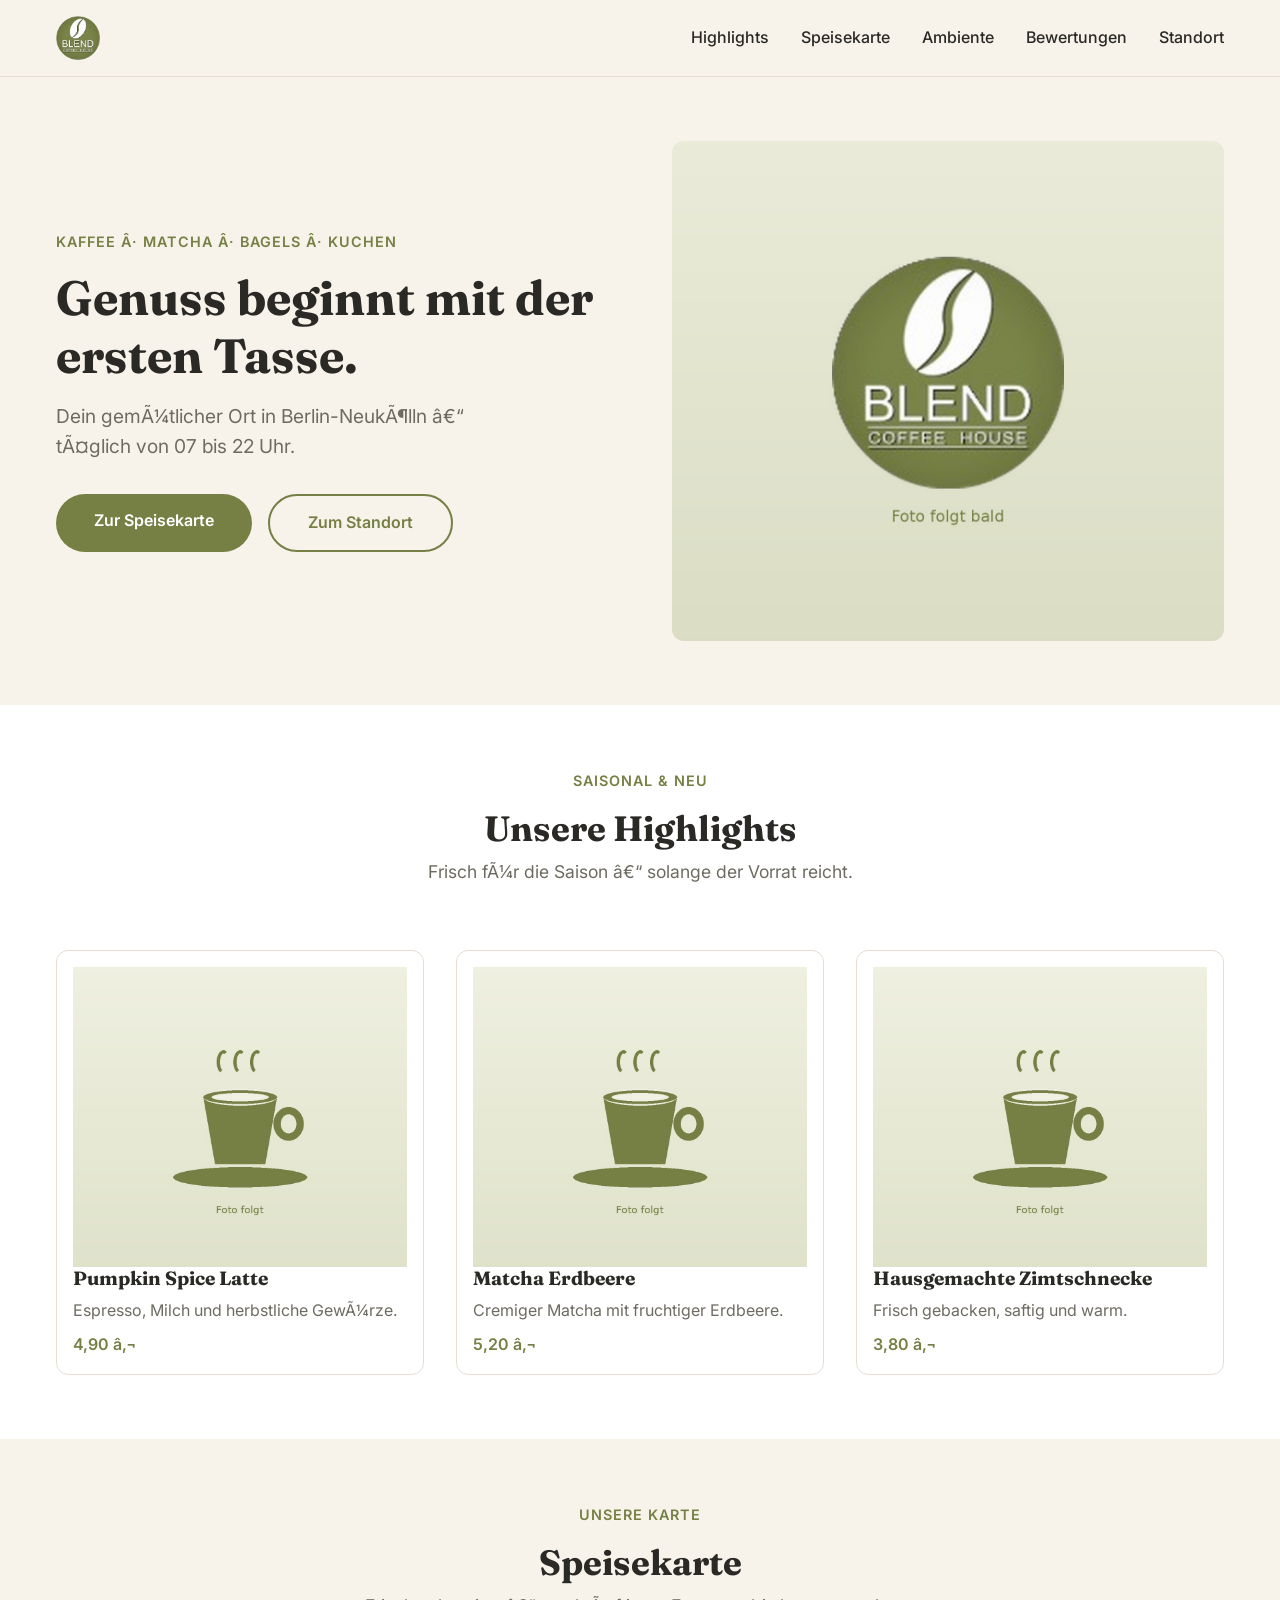
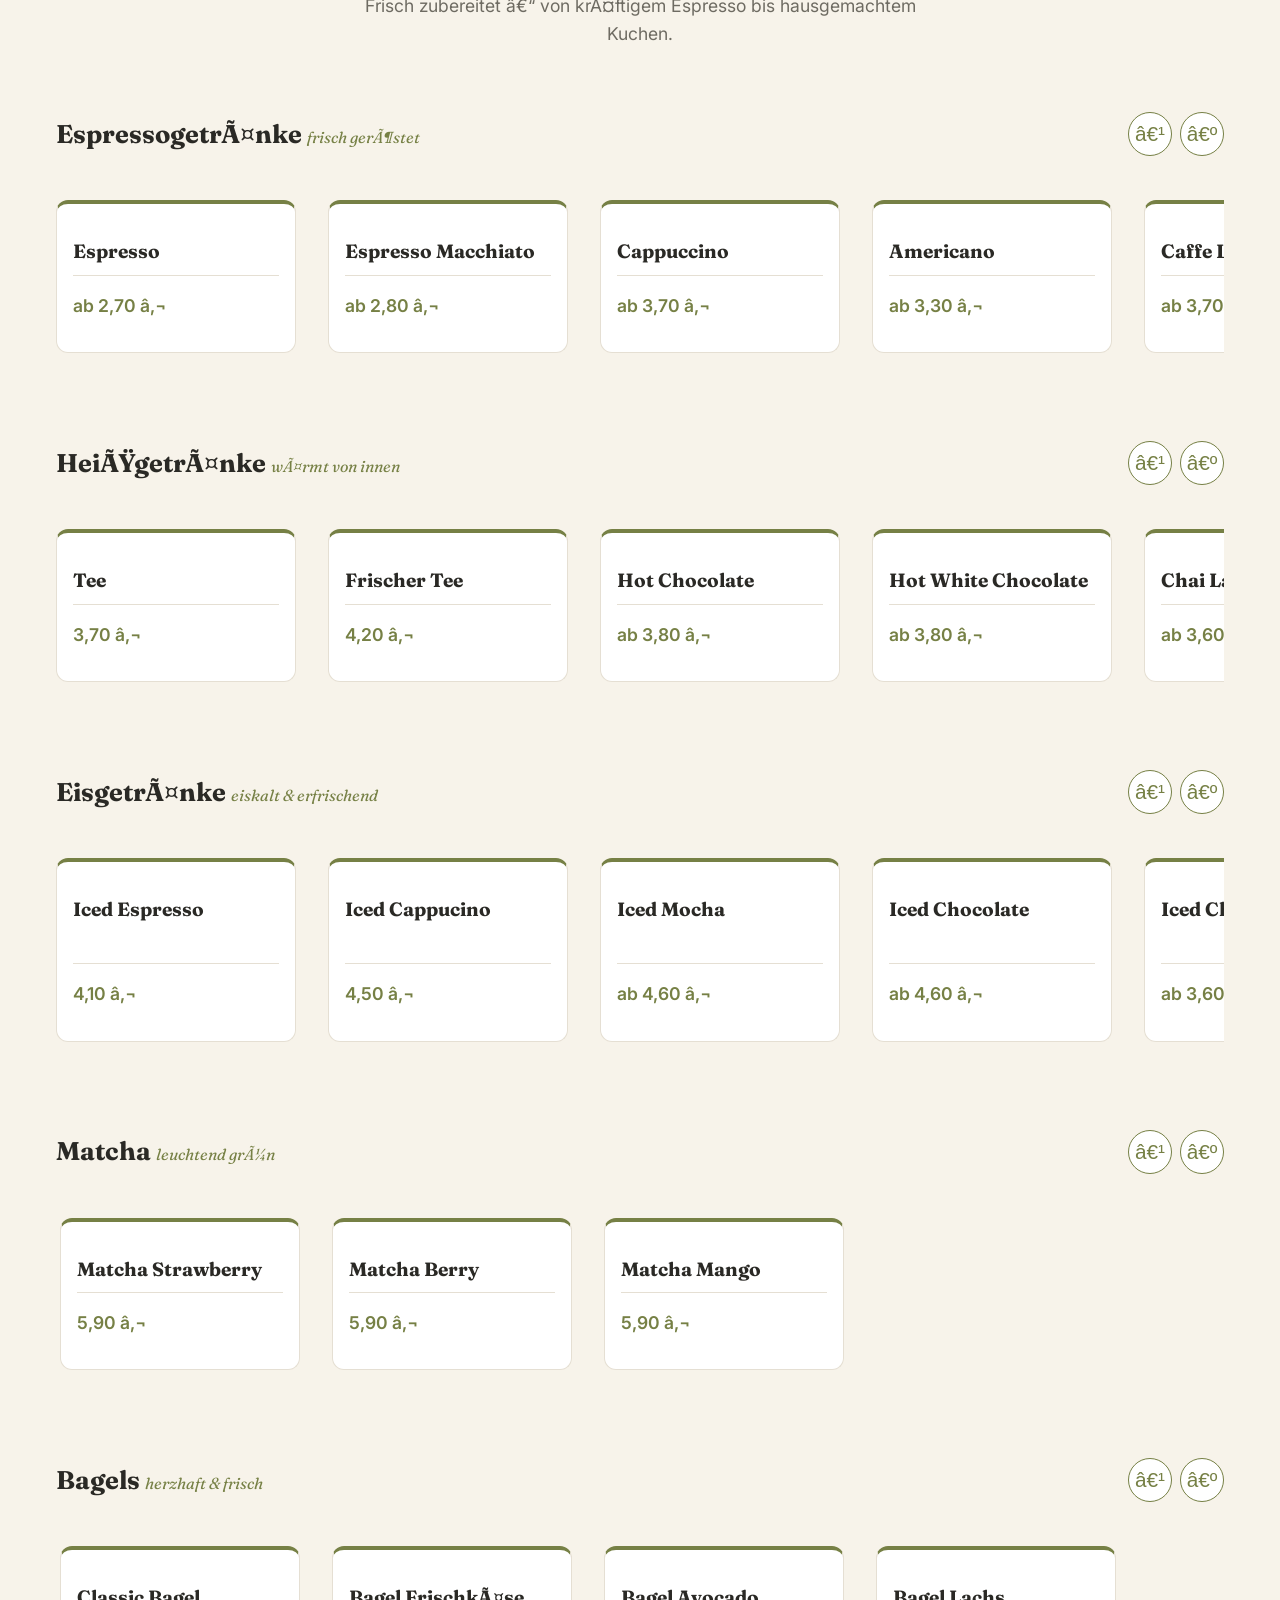
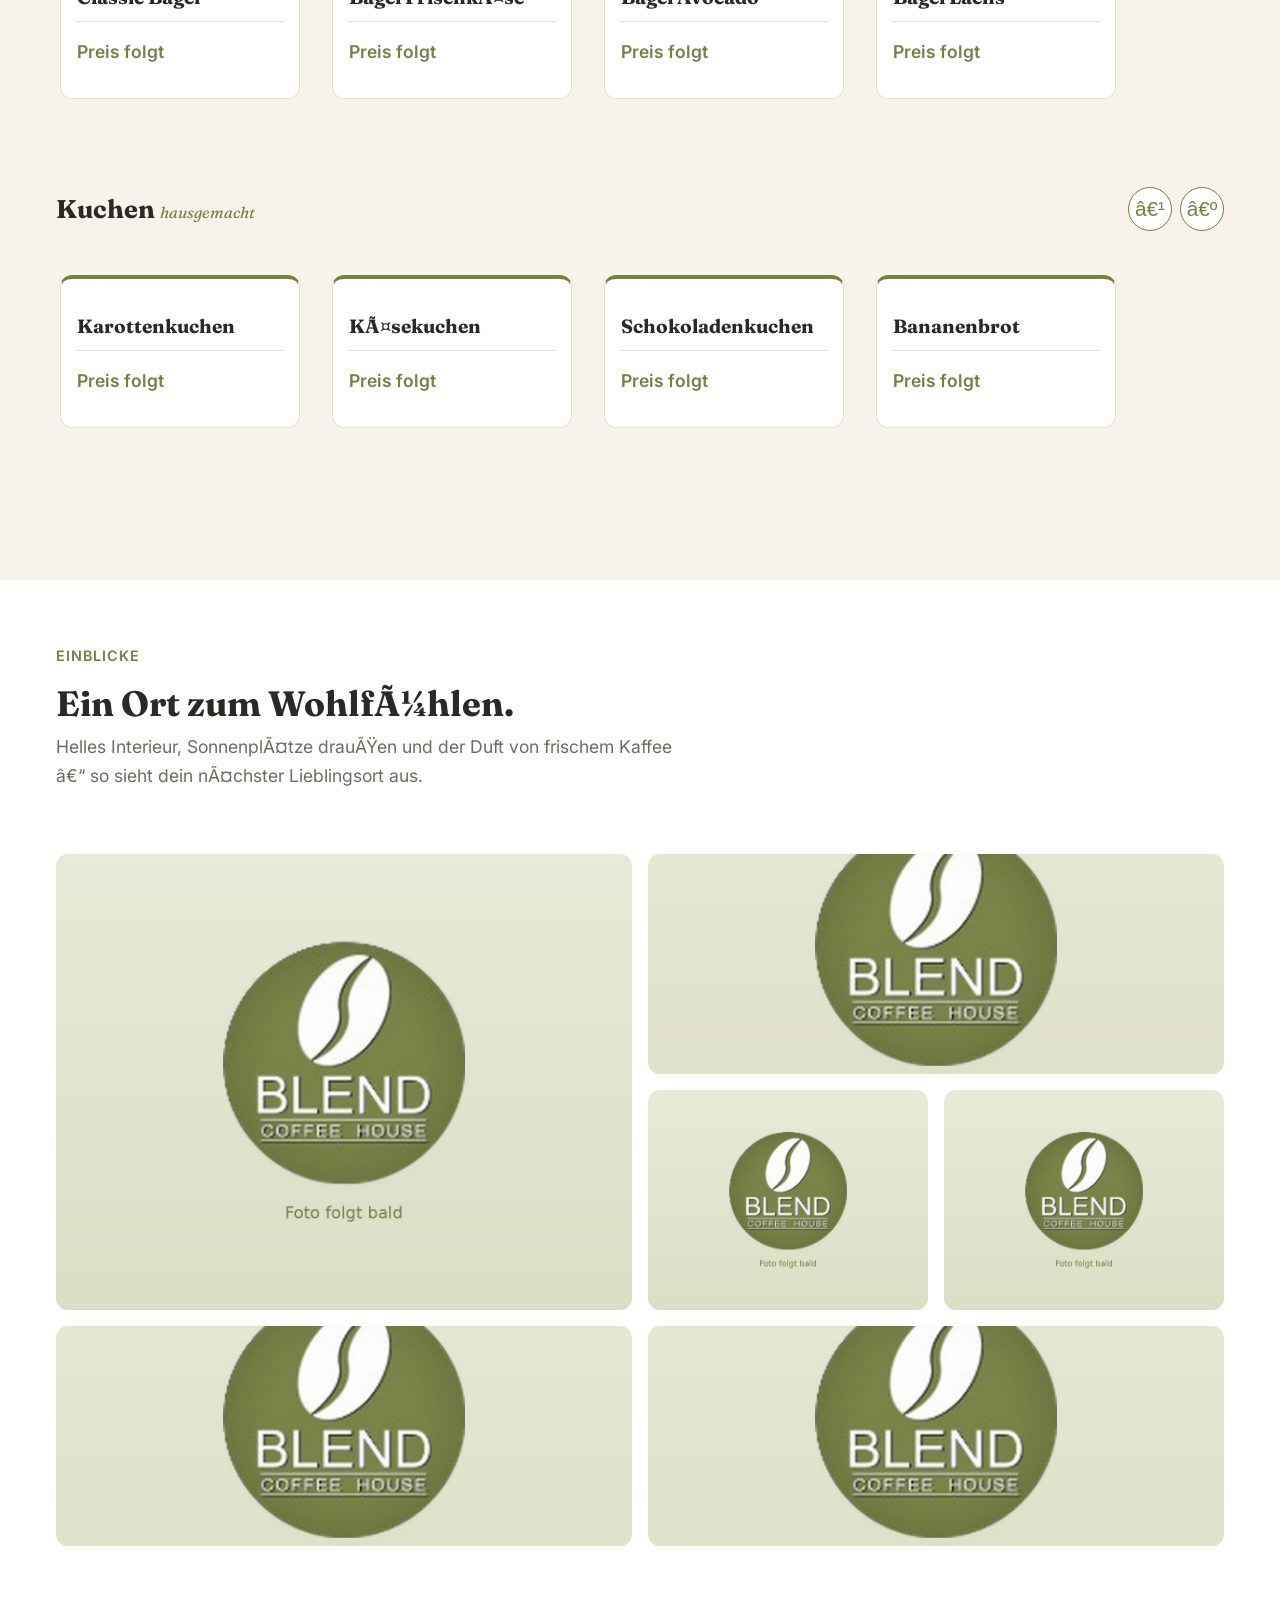
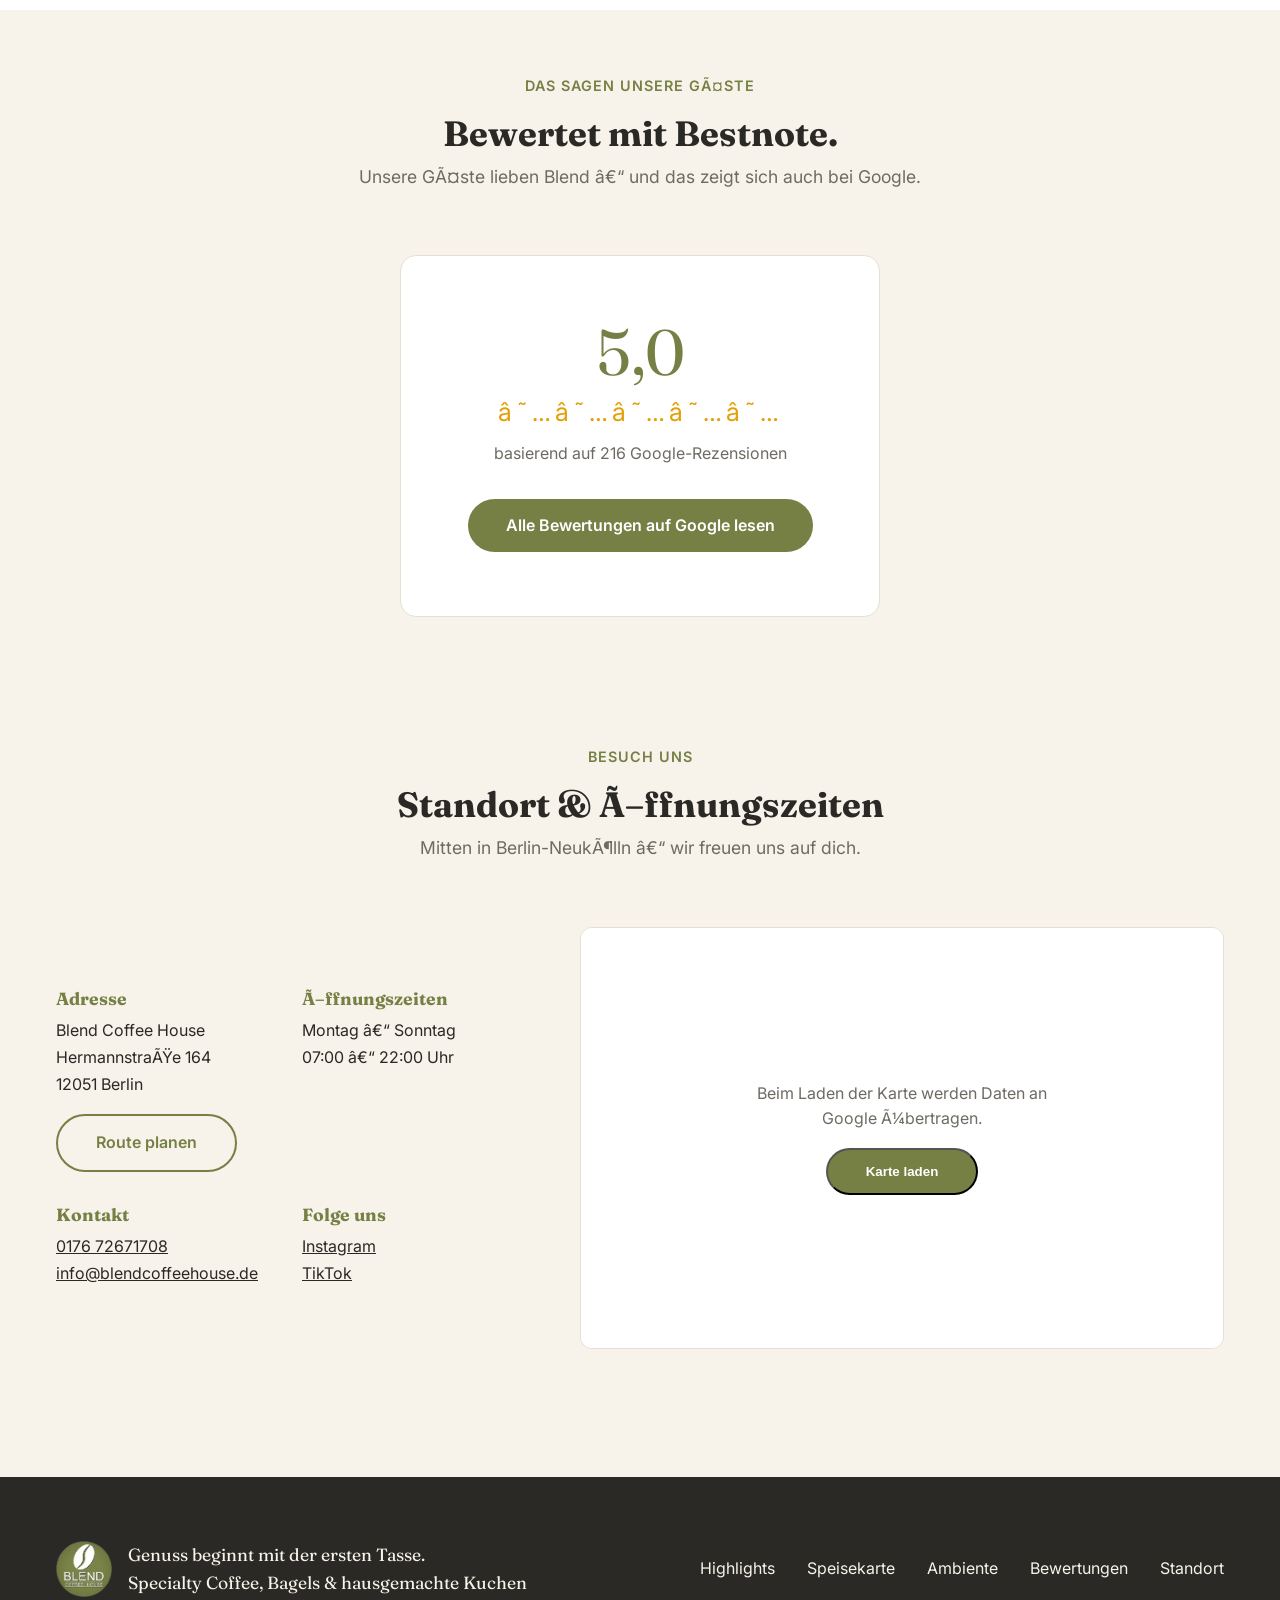
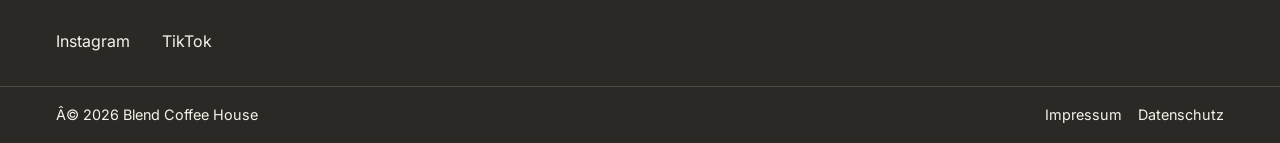
==== index.html @ 825ca588 "Erste Version der Website Blend Coffee House" ====
<!DOCTYPE html>
<html lang="de">
    <head>
        <meta charset="UFT-8">
        <meta name="viewport" content="width=device-width, initial-scale=1.0">
        <title>Blend Coffee House - Café in Berlin-Neukölln</title>
        <meta name="description" content="Blend Coffee House in Berlin-Neukölln: Kaffee, Matcha, Bagels und hausgemachter Kuchen an einem gemütlichen Ort zum Verweilen. Täglich 07-22 Uhr geöffnet.">
        <!-- Canonical URL -->
  <link rel="canonical" href="https://blendcoffeehouse.de/">

  <!-- Open Graph (Vorschau beim Teilen) -->
  <meta property="og:type" content="website">
  <meta property="og:title" content="Blend Coffee House – Café in Berlin-Neukölln">
  <meta property="og:description" content="Kaffee, Matcha, Bagels und hausgemachter Kuchen an einem gemütlichen Ort. Täglich 07–22 Uhr in Berlin-Neukölln.">
  <meta property="og:image" content="https://blendcoffeehouse.de/assets/images/og-bild.jpg">
  <meta property="og:url" content="https://blendcoffeehouse.de/">
  <meta property="og:locale" content="de_DE">

  <!-- Twitter/X Vorschau -->
  <meta name="twitter:card" content="summary_large_image">
        <link rel="icon" href="assets/icons/favicon.ico" sizes="any">
  <link rel="icon" type="image/png" sizes="32x32" href="assets/icons/favicon-32x32.png">
  <link rel="icon" type="image/png" sizes="16x16" href="assets/icons/favicon-16x16.png">
  <link rel="apple-touch-icon" href="assets/icons/apple-touch-icon.png">
        <link rel="preconnect" href="https://fonts.googleapis.com">
        <link rel="preconnect" href="https://fonts.gstatic.com" crossorigin>
        <link rel="stylesheet" href="https://fonts.googleapis.com/css2?family=Fraunces:opsz,wght@9..144,400;9..144,600&family=Inter:wght@400;500;600&display=swap">
        <link rel="stylesheet" href="css/style.css">
        <link rel="sytlesheet" href="css/stylesheet.css">
    </head>
    <body>

  <header class="site-header">
    <nav class="nav container">
     <a href="#start" class="logo">
  <img src="assets/images/blend-logo.png" alt="Blend Coffee House" width="44" height="44" class="logo-img">
</a>
<button class="nav-toggle" id="nav-toggle" type="button" aria-label="Menü öffnen" aria-expanded="false" aria-controls="nav-list">
  <span class="nav-toggle-bar"></span>
  <span class="nav-toggle-bar"></span>
  <span class="nav-toggle-bar"></span>
</button>
      <ul class="nav-list" id="nav-list">
        <li><a href="#highlights">Highlights</a></li>
        <li><a href="#speisekarte">Speisekarte</a></li>
        <li><a href="#ambiente">Ambiente</a></li>
        <li><a href="#bewertungen">Bewertungen</a></li>
        <li><a href="#standort">Standort</a></li>
      </ul>
    </nav>
  </header>

   <main>

    <section class="hero" id="start">
      <div class="container hero-inner">
        <div class="hero-content">
          <p class="eyebrow">Kaffee · Matcha · Bagels · Kuchen</p>
          <h1>Genuss beginnt mit der ersten Tasse.</h1>
          <p class="hero-text">
            Dein gemütlicher Ort in Berlin-Neukölln – <br>
            täglich von 07 bis 22 Uhr.
          </p>
          <div class="hero-buttons">
            <a href="#speisekarte" class="btn btn-primary">Zur Speisekarte</a>
            <a href="#standort" class="btn btn-secondary">Zum Standort</a>
          </div>
        </div>

        <div class="hero-image">
          <img
            src="assets/images/hero-platzhalter.jpg"
            alt="Gemütlicher Innenraum von Blend Coffee House mit Kaffeespezialitäten"
            width="1200" height="500"
            class="hero-img">
        </div>
      </div>
    </section>
    <section class="section section--weiss highlights" id="highlights">
      <div class="container">

        <div class="section-header">
          <p class="eyebrow">Saisonal & neu</p>
          <h2>Unsere Highlights</h2>
          <p class="section-intro">Frisch für die Saison – solange der Vorrat reicht.</p>
        </div>

        <div class="card-grid">

          <article class="card">
            <div class="card-body">
              <img src="assets/images/produkt-platzhalter.jpg" alt="Foto folgt: Flat White" width="1000" height="300" loading="lazy" class="card-img">
              <h3 class="card-title">Pumpkin Spice Latte</h3>
              <p class="card-text">Espresso, Milch und herbstliche Gewürze.</p>
              <p class="card-price">4,90 €</p>
            </div>
          </article>

          <article class="card">
            <div class="card-body">
              <img src="assets/images/produkt-platzhalter.jpg" alt="Foto folgt: Flat White" width="1000" height="300" loading="lazy" class="card-img">
              <h3 class="card-title">Matcha Erdbeere</h3>
              <p class="card-text">Cremiger Matcha mit fruchtiger Erdbeere.</p>
              <p class="card-price">5,20 €</p>
            </div>
          </article>

          <article class="card">
            <div class="card-body">
              <img src="assets/images/produkt-platzhalter.jpg" alt="Foto folgt: Flat White" width="1000" height="300" loading="lazy" class="card-img">
              <h3 class="card-title">Hausgemachte Zimtschnecke</h3>
              <p class="card-text">Frisch gebacken, saftig und warm.</p>
              <p class="card-price">3,80 €</p>
            </div>
          </article>

        </div>
      </div>
    </section>

    <section class="section speisekarte" id="speisekarte">
      <div class="container">

        <div class="section-header">
          <p class="eyebrow">Unsere Karte</p>
          <h2>Speisekarte</h2>
          <p class="section-intro">Frisch zubereitet – von kräftigem Espresso bis hausgemachtem Kuchen.</p>
        </div>

        <!-- Kategorie: Espressogetränke -->
        <div class="menu-row">
          <div class="menu-row-header">
            <h3 class="menu-row-title">Espressogetränke <span class="menu-row-note">frisch geröstet</span></h3>
            <div class="menu-arrows">
              <button class="arrow" type="button" aria-label="Espressogetränke zurückscrollen">‹</button>
              <button class="arrow" type="button" aria-label="Espressogetränke weiterscrollen">›</button>
            </div>
          </div>

          <div class="menu-track">

            <article class="card menu-card menu-card--text">
              <div class="card-body">
                <h4 class="card-title">Espresso</h4>
                <p class="card-price">ab 2,70 €</p>
              </div>
            </article>

            <article class="card menu-card menu-card--text">
              <div class="card-body">
                <h4 class="card-title">Espresso Macchiato</h4>
                <p class="card-price">ab 2,80 €</p>
              </div>
            </article>

            <article class="card menu-card menu-card--text">
              <div class="card-body">
                <h4 class="card-title">Cappuccino</h4>
                <p class="card-price">ab 3,70 €</p>
              </div>
            </article>

            <article class="card menu-card menu-card--text">
              <div class="card-body">
                <h4 class="card-title">Americano</h4>
                <p class="card-price">ab 3,30 €</p>
              </div>
            </article>

            <article class="card menu-card menu-card--text">
              <div class="card-body">
                <h4 class="card-title">Caffe Latte</h4>
                <p class="card-price">ab 3,70 €</p>
              </div>
            </article>

            <article class="card menu-card menu-card--text">
              <div class="card-body">
                <h4 class="card-title">Caffe Mocha</h4>
                <p class="card-price">ab 3,80 €</p>
              </div>
            </article>

            <article class="card menu-card menu-card--text">
              <div class="card-body">
                <h4 class="card-title">Flat White</h4>
                <p class="card-price">ab 4,40 €</p>
              </div>
            </article>

            <article class="card menu-card menu-card--text">
              <div class="card-body">
                <h4 class="card-title">Einspänner</h4>
                <p class="card-price">ab 3,80 €</p>
              </div>
            </article>

            

          </div>
        </div>

        <!-- Kategorie: Heißgetränke -->
        <div class="menu-row">
          <div class="menu-row-header">
            <h3 class="menu-row-title">Heißgetränke <span class="menu-row-note">wärmt von innen</span></h3>
            <div class="menu-arrows">
              <button class="arrow" type="button" aria-label="Heißgetränke zurückscrollen">‹</button>
              <button class="arrow" type="button" aria-label="Heißgetränke weiterscrollen">›</button>
            </div>
          </div>

          <div class="menu-track">

            <article class="card menu-card menu-card--text">
              <div class="card-body">
                <h4 class="card-title">Tee</h4>
                <p class="card-price">3,70 €</p>
              </div>
            </article>

            <article class="card menu-card menu-card--text">
              <div class="card-body">
                <h4 class="card-title">Frischer Tee</h4>
                <p class="card-price">4,20 €</p>
              </div>
            </article>

            <article class="card menu-card menu-card--text">
              <div class="card-body">
                <h4 class="card-title">Hot Chocolate</h4>
                <p class="card-price">ab 3,80 €</p>
              </div>
            </article>

            <article class="card menu-card menu-card--text">
              <div class="card-body">
                <h4 class="card-title">Hot White Chocolate</h4>
                <p class="card-price">ab 3,80 €</p>
              </div>
            </article>

            <article class="card menu-card menu-card--text">
              <div class="card-body">
                <h4 class="card-title">Chai Latte</h4>
                <p class="card-price">ab 3,60 €</p>
              </div>
            </article>

          </div>
        </div>

        <!-- Kategorie: Eisgetränke -->
        <div class="menu-row">
          <div class="menu-row-header">
            <h3 class="menu-row-title">Eisgetränke <span class="menu-row-note">eiskalt & erfrischend</span></h3>
            <div class="menu-arrows">
              <button class="arrow" type="button" aria-label="Heißgetränke zurückscrollen">‹</button>
              <button class="arrow" type="button" aria-label="Heißgetränke weiterscrollen">›</button>
            </div>
          </div>

          <div class="menu-track">

            <article class="card menu-card menu-card--text">
              <div class="card-body">
                <h4 class="card-title">Iced Espresso</h4>
                <p class="card-price">4,10 €</p>
              </div>
            </article>

            <article class="card menu-card menu-card--text">
              <div class="card-body">
                <h4 class="card-title">Iced Cappucino</h4>
                <p class="card-price">4,50 €</p>
              </div>
            </article>

            <article class="card menu-card menu-card--text">
              <div class="card-body">
                <h4 class="card-title">Iced Mocha</h4>
                <p class="card-price">ab 4,60 €</p>
              </div>
            </article>

            <article class="card menu-card menu-card--text">
              <div class="card-body">
                <h4 class="card-title">Iced Chocolate</h4>
                <p class="card-price">ab 4,60 €</p>
              </div>
            </article>

            <article class="card menu-card menu-card--text">
              <div class="card-body">
                <h4 class="card-title">Iced Chai Latte</h4>
                <p class="card-price">ab 3,60 €</p>
              </div>
            </article>

            <article class="card menu-card menu-card--text">
              <div class="card-body">
                <h4 class="card-title">Latte on the Rocks</h4>
                <p class="card-price">ab 4,20 €</p>
              </div>
            </article>

            <article class="card menu-card menu-card--text">
              <div class="card-body">
                <h4 class="card-title">Americano on the Rocks</h4>
                <p class="card-price">ab 3,90 €</p>
              </div>
            </article>

            <article class="card menu-card menu-card--text">
              <div class="card-body">
                <h4 class="card-title">Frappe</h4>
                <p class="card-price">ab 4,70 €</p>
              </div>
            </article>

          </div>
        </div>

        <!-- Kategorie: Matcha -->
        <div class="menu-row">
          <div class="menu-row-header">
            <h3 class="menu-row-title">Matcha <span class="menu-row-note">leuchtend grün</span></h3>
            <div class="menu-arrows">
              <button class="arrow" type="button" aria-label="Matcha zurückscrollen">‹</button>
              <button class="arrow" type="button" aria-label="Matcha weiterscrollen">›</button>
            </div>
          </div>

          <div class="menu-track">

            <article class="card menu-card menu-card--text">
              <div class="card-body">
                <h4 class="card-title">Matcha Strawberry</h4>
                <p class="card-price">5,90 €</p>
              </div>
            </article>

            <article class="card menu-card menu-card--text">
              <div class="card-body">
                <h4 class="card-title">Matcha Berry</h4>
                <p class="card-price">5,90 €</p>
              </div>
            </article>

            <article class="card menu-card menu-card--text">
              <div class="card-body">
                <h4 class="card-title">Matcha Mango</h4>
                <p class="card-price">5,90 €</p>
              </div>
            </article>

          </div>
        </div>

        <!-- Kategorie: Bagels (Platzhalter – Preise/Fotos folgen) -->
        <div class="menu-row">
          <div class="menu-row-header">
            <h3 class="menu-row-title">Bagels <span class="menu-row-note">herzhaft & frisch</span></h3>
            <div class="menu-arrows">
              <button class="arrow" type="button" aria-label="Bagels zurückscrollen">‹</button>
              <button class="arrow" type="button" aria-label="Bagels weiterscrollen">›</button>
            </div>
          </div>

          <div class="menu-track">

            <article class="card menu-card menu-card--text">
              <div class="card-body">
                <h4 class="card-title">Classic Bagel</h4>
                <p class="card-price">Preis folgt</p>
              </div>
            </article>

            <article class="card menu-card menu-card--text">
              <div class="card-body">
                <h4 class="card-title">Bagel Frischkäse</h4>
                <p class="card-price">Preis folgt</p>
              </div>
            </article>

            <article class="card menu-card menu-card--text">
              <div class="card-body">
                <h4 class="card-title">Bagel Avocado</h4>
                <p class="card-price">Preis folgt</p>
              </div>
            </article>

            <article class="card menu-card menu-card--text">
              <div class="card-body">
                <h4 class="card-title">Bagel Lachs</h4>
                <p class="card-price">Preis folgt</p>
              </div>
            </article>

          </div>
        </div>

        <!-- Kategorie: Kuchen (Platzhalter – Preise/Fotos folgen) -->
        <div class="menu-row">
          <div class="menu-row-header">
            <h3 class="menu-row-title">Kuchen <span class="menu-row-note">hausgemacht</span></h3>
            <div class="menu-arrows">
              <button class="arrow" type="button" aria-label="Kuchen zurückscrollen">‹</button>
              <button class="arrow" type="button" aria-label="Kuchen weiterscrollen">›</button>
            </div>
          </div>

          <div class="menu-track">

            <article class="card menu-card menu-card--text">
              <div class="card-body">
                <h4 class="card-title">Karottenkuchen</h4>
                <p class="card-price">Preis folgt</p>
              </div>
            </article>

            <article class="card menu-card menu-card--text">
              <div class="card-body">
                <h4 class="card-title">Käsekuchen</h4>
                <p class="card-price">Preis folgt</p>
              </div>
            </article>

            <article class="card menu-card menu-card--text">
              <div class="card-body">
                <h4 class="card-title">Schokoladenkuchen</h4>
                <p class="card-price">Preis folgt</p>
              </div>
            </article>

            <article class="card menu-card menu-card--text">
              <div class="card-body">
                <h4 class="card-title">Bananenbrot</h4>
                <p class="card-price">Preis folgt</p>
              </div>
            </article>

          </div>
        </div>

      </div>
    </section>

<section class="section section--weiss ambiente" id="ambiente">
      <div class="container">

        <div class="section-header section-header--left">
          <p class="eyebrow">Einblicke</p>
          <h2>Ein Ort zum Wohlfühlen.</h2>
          <p class="section-intro">Helles Interieur, Sonnenplätze draußen und der Duft von frischem Kaffee – so sieht dein nächster Lieblingsort aus.</p>
        </div>

        <div class="gallery">

          <figure class="gallery-item gallery-item--big">
            <img src="assets/images/hero-platzhalter.jpg" alt="Foto folgt: gemütlicher Innenraum mit Sitzecke" width="1200" height="1500" loading="lazy">
          </figure>

          <figure class="gallery-item gallery-item--wide">
            <img src="assets/images/hero-platzhalter.jpg" alt="Foto folgt: Theke und Kuchenvitrine" width="1200" height="1500" loading="lazy">
          </figure>

          <figure class="gallery-item">
            <img src="assets/images/hero-platzhalter.jpg" alt="Foto folgt: frischer Kaffee mit Latte Art" width="1200" height="1500" loading="lazy">
          </figure>

          <figure class="gallery-item">
            <img src="assets/images/hero-platzhalter.jpg" alt="Foto folgt: hausgemachtes Gebäck" width="1200" height="1500" loading="lazy">
          </figure>

          <figure class="gallery-item gallery-item--wide">
            <img src="assets/images/hero-platzhalter.jpg" alt="Foto folgt: sonniger Außenbereich" width="1200" height="1500" loading="lazy">
          </figure>

          <figure class="gallery-item gallery-item--wide">
            <img src="assets/images/hero-platzhalter.jpg" alt="Foto folgt: Gäste beim Kaffee" width="1200" height="1500" loading="lazy">
          </figure>

        </div>
      </div>
    </section>

<section class="section bewertungen" id="bewertungen">
      <div class="container">

        <div class="section-header">
          <p class="eyebrow">Das sagen unsere Gäste</p>
          <h2>Bewertet mit Bestnote.</h2>
          <p class="section-intro">Unsere Gäste lieben Blend – und das zeigt sich auch bei Google.</p>
        </div>

        <div class="rating-box">
          <p class="rating-score">5,0</p>
          <p class="rating-stars" aria-hidden="true">★★★★★</p>
          <p class="rating-count">basierend auf 216 Google-Rezensionen</p>
          <a href="https://www.google.com/maps/search/?api=1&query=Blend+Coffee+House+Hermannstra%C3%9Fe+164+Berlin" class="btn btn-primary" target="_blank" rel="noopener">
            Alle Bewertungen auf Google lesen
          </a>
        </div>

      </div>
    </section>


    <section class="section standort" id="standort">
      <div class="container">

        <div class="section-header">
          <p class="eyebrow">Besuch uns</p>
          <h2>Standort & Öffnungszeiten</h2>
          <p class="section-intro">Mitten in Berlin-Neukölln – wir freuen uns auf dich.</p>
        </div>

        <div class="standort-inner">

          <div class="standort-info">

            <div class="info-block">
              <h3 class="info-title">Adresse</h3>
              <address class="info-text">
                Blend Coffee House<br>
                Hermannstraße 164<br>
                12051 Berlin
              </address>
              <a href="https://www.google.com/maps/search/?api=1&query=Hermannstra%C3%9Fe+164+12051+Berlin"
                 class="btn btn-secondary" target="_blank" rel="noopener">Route planen</a>
            </div>

            <div class="info-block">
              <h3 class="info-title">Öffnungszeiten</h3>
              <p class="info-text">Montag – Sonntag<br>07:00 – 22:00 Uhr</p>
            </div>

            <div class="info-block">
              <h3 class="info-title">Kontakt</h3>
              <p class="info-text">
                <a href="tel:+4917672671708">0176 72671708</a><br>
                <a href="mailto:info@blendcoffeehouse.de">info@blendcoffeehouse.de</a>
              </p>
            </div>

            <div class="info-block">
              <h3 class="info-title">Folge uns</h3>
              <p class="info-text">
                <a href="https://www.instagram.com/blend_coffeehouse/" target="_blank" rel="noopener">Instagram</a><br>
                <a href="https://www.tiktok.com/@blendcoffeehousebln" target="_blank" rel="noopener">TikTok</a>
              </p>
            </div>

          </div>

         <div class="standort-map">
            <div class="map-placeholder" id="map-placeholder">
              <p class="map-hinweis">
                Beim Laden der Karte werden Daten an Google übertragen.
              </p>
              <button class="btn btn-primary" id="map-load" type="button">Karte laden</button>
            </div>
          </div>

        </div>
      </div>
    </section>

  </main>

<footer class="site-footer">
    <div class="container footer-inner">

      <div class="footer-brand">
        <img src="assets/images/blend-logo.png" alt="Blend Coffee House" width="56" height="56">
        <p class="footer-tagline">Genuss beginnt mit der ersten Tasse.<br>
            Specialty Coffee, Bagels & hausgemachte Kuchen </p> 
      </div>

      <nav class="footer-nav" aria-label="Footer-Navigation">
        <a href="#highlights">Highlights</a>
        <a href="#speisekarte">Speisekarte</a>
        <a href="#ambiente">Ambiente</a>
        <a href="#bewertungen">Bewertungen</a>
        <a href="#standort">Standort</a>
      </nav>

      <div class="footer-social">
        <a href="https://www.instagram.com/blend_coffeehouse/" target="_blank" rel="noopener">Instagram</a>
        <a href="https://www.tiktok.com/@blendcoffeehousebln" target="_blank" rel="noopener">TikTok</a>
      </div>

    </div>

    <div class="footer-bottom">
      <div class="container footer-bottom-inner">
        <p>© <span id="jahr">2026</span> Blend Coffee House</p>
        <nav class="footer-legal" aria-label="Rechtliches">
          <a href="impressum.html">Impressum</a>
          <a href="datenschutz.html">Datenschutz</a>
        </nav>
      </div>
    </div>
  </footer>

  <script src="js/script.js"></script>
</body>
</html>
---- css/style.css ----
/* ===== 1. Design-Variablen ===== */
:root {
  --farbe-gruen: #768045;
  --farbe-gruen-dunkel: #59602F;
  --farbe-creme: #F7F3EA;
  --farbe-weiss: #FFFFFF;
  --farbe-text: #2A2925;
  --farbe-text-leise: #6E6B62;
  --farbe-linie: #E5DFD3;

  --schrift-titel: "Fraunces", serif;
  --schrift-text: "Inter", sans-serif;

  --abstand-s: 8px;
  --abstand-m: 16px;
  --abstand-l: 32px;
  --abstand-xl: 64px;
}

/* ===== 2. Reset ===== */
* {
  margin: 0;
  padding: 0;
  box-sizing: border-box;
}

/* ===== 3. Grundlagen ===== */
body {
  background-color: var(--farbe-creme);
  color: var(--farbe-text);
  font-family: var(--schrift-text);
  line-height: 1.6;
}

h1, h2, h3 {
  font-family: var(--schrift-titel);
  line-height: 1.2;
}
/* ===== 4. Layout-Helfer ===== */
.container {
  width: 100%;
  max-width: 1200px;
  margin: 0 auto;
  padding-left: var(--abstand-m);
  padding-right: var(--abstand-m);
}

/* ===== 5. Navigation ===== */
.site-header {
  background-color: var(--farbe-creme);
  border-bottom: 1px solid var(--farbe-linie);
  position: sticky;
  top: 0;
  z-index: 10;
}

.nav {
  display: flex;
  align-items: center;
  justify-content: space-between;
  padding-top: var(--abstand-m);
  padding-bottom: var(--abstand-m);
}

.logo {
  font-family: var(--schrift-titel);
  font-size: 1.4rem;
  font-weight: 600;
  color: var(--farbe-text);
  text-decoration: none;
}

.nav-list {
  display: flex;
  gap: var(--abstand-l);
  list-style: none;
}

.nav-list a {
  color: var(--farbe-text);
  text-decoration: none;
  font-weight: 500;
}

.nav-list a:hover {
  color: var(--farbe-gruen);
}

.nav-list a:focus-visible,
.logo:focus-visible {
  outline: 2px solid var(--farbe-gruen);
  outline-offset: 4px;
  border-radius: 2px;
}
/* ===== 6. Buttons ===== */
.btn {
  display: inline-block;
  padding: 14px 38px;
  border-radius: 100px;
  font-weight: 600;
  text-decoration: none;
  white-space: nowrap;
  transition: background-color 0.2s ease, color 0.2s ease;
}

.btn-primary {
  background-color: var(--farbe-gruen);
  color: var(--farbe-weiss);
}

.btn-primary:hover {
  background-color: var(--farbe-gruen-dunkel);
}

.btn-secondary {
  color: var(--farbe-gruen);
  border: 2px solid var(--farbe-gruen);
}

.btn-secondary:hover {
  background-color: var(--farbe-gruen);
  color: var(--farbe-weiss);
}

.btn:focus-visible {
  outline: 2px solid var(--farbe-gruen-dunkel);
  outline-offset: 4px;
}

/* ===== 7. Hero ===== */
.hero {
  padding-top: var(--abstand-xl);
  padding-bottom: var(--abstand-xl);
}

.hero-inner {
  display: flex;
  align-items: center;
  gap: var(--abstand-xl);
}

.hero-content {
  flex: 1;
}

.eyebrow {
  color: var(--farbe-gruen);
  font-weight: 600;
  text-transform: uppercase;
  letter-spacing: 1px;
  font-size: 0.9rem;
  margin-bottom: var(--abstand-m);
}

.hero h1 {
  font-size: 3rem;
  margin-bottom: var(--abstand-m);
}

.hero-text {
  color: var(--farbe-text-leise);
  font-size: 1.2rem;
  margin-bottom: var(--abstand-l);
}

.hero-buttons {
  display: flex;
  gap: var(--abstand-m);
}

.hero-image {
  flex: 1;
}

.hero-img {
  width: 100%;
  aspect-ratio: 4 / 5;
  object-fit: cover;
  border-radius: 12px;
  display: block;
}

.logo-img {
  display: block;
  height: 44px;
  width: auto;
}
/* ===== 8. Sektionen allgemein ===== */
.section {
  padding-top: var(--abstand-xl);
  padding-bottom: var(--abstand-xl);
}

.section-header {
  text-align: center;
  max-width: 600px;
  margin: 0 auto var(--abstand-xl);
}

.section-header h2 {
  font-size: 2.2rem;
  margin-bottom: var(--abstand-s);
}

.section-intro {
  color: var(--farbe-text-leise);
  font-size: 1.1rem;
}
/* Sektion mit weißem Hintergrund (abwechselnd) */
.section--weiss {
  background-color: var(--farbe-weiss);
}

/* ===== 9. Karten-Raster ===== */
.card-grid {
  display: grid;
  grid-template-columns: repeat(auto-fit, minmax(260px, 1fr));
  gap: var(--abstand-l);
}

.card {
  background-color: var(--farbe-weiss);
  border: 1px solid var(--farbe-linie);
  border-radius: 12px;
  overflow: hidden;
}

.card-img {
  width: 100%;
  aspect-ratio: 1 / 1;
  object-fit: cover;
  display: block;
}

.card-body {
  padding: var(--abstand-m);
}

.card-title {
  font-family: var(--schrift-titel);
  font-size: 1.2rem;
  margin-bottom: var(--abstand-s);
}

.card-text {
  color: var(--farbe-text-leise);
  margin-bottom: var(--abstand-s);
}

.card-price {
  color: var(--farbe-gruen);
  font-weight: 600;
}
/* ===== 10. Speisekarte – Karussell ===== */
.menu-row {
  margin-bottom: var(--abstand-xl);
}

.menu-row-header {
  display: flex;
  align-items: center;
  justify-content: space-between;
  margin-bottom: var(--abstand-l);
}

.menu-row-title {
  font-size: 1.6rem;
}

.menu-row-note {
  font-style: italic;
  font-weight: 400;
  font-size: 1rem;
  color: var(--farbe-gruen);
}

.menu-arrows {
  display: flex;
  gap: var(--abstand-s);
}

.arrow {
  display: flex;
  align-items: center;
  justify-content: center;
  width: 44px;
  height: 44px;
  border-radius: 50%;
  border: 1.5px solid var(--farbe-gruen);
  background-color: var(--farbe-weiss);
  color: var(--farbe-gruen);
  font-size: 1.3rem;
  cursor: pointer;
  transition: background-color 0.2s ease, color 0.2s ease;
}

.arrow:hover {
  background-color: var(--farbe-gruen);
  color: var(--farbe-weiss);
}

.arrow:focus-visible {
  outline: 2px solid var(--farbe-gruen-dunkel);
  outline-offset: 3px;
}

/* Die Schiene: horizontal scrollbar */
.menu-track {
  display: flex;
  gap: var(--abstand-l);
  overflow-x: auto;
  scroll-snap-type: x mandatory;
  scroll-behavior: smooth;
  padding: 12px 4px 24px 4px;
  scrollbar-width: none;
}

.menu-track::-webkit-scrollbar {
  display: none;
}

.menu-card {
  flex: 0 0 240px;
  scroll-snap-align: start;
}

/* ===== 11. Hover-Effekt für alle Karten ===== */
.card {
  transition: transform 0.2s ease, box-shadow 0.2s ease;
}

.card:hover {
  transform: translateY(-6px);
  box-shadow: 0 14px 30px rgba(118, 128, 69, 0.18);
}

/* ===== 12. Sektions-Kopf: linksbündige Variante ===== */
.section-header--left {
  text-align: left;
  max-width: 640px;
  margin-left: 0;
}

/* ===== 13. Ambiente – Mosaik-Galerie ===== */
.gallery {
  display: grid;
  grid-template-columns: repeat(4, 1fr);
  grid-auto-rows: 220px;
  gap: var(--abstand-m);
}

.gallery-item {
  margin: 0;
  border-radius: 12px;
  overflow: hidden;
}

.gallery-item img {
  width: 100%;
  height: 100%;
  object-fit: cover;
  display: block;
  transition: transform 0.4s ease;
}

.gallery-item:hover img {
  transform: scale(1.05);
}

/* Größen-Varianten */
.gallery-item--big {
  grid-column: span 2;
  grid-row: span 2;
}

.gallery-item--wide {
  grid-column: span 2;
}

/* ===== 14. Standort ===== */
.standort-inner {
  display: grid;
  grid-template-columns: 1fr 1.4fr;
  gap: var(--abstand-xl);
  align-items: center;
}

.standort-info {
  display: grid;
  grid-template-columns: 1fr 1fr;
  gap: var(--abstand-l);
}

.info-title {
  font-size: 1.1rem;
  margin-bottom: var(--abstand-s);
  color: var(--farbe-gruen);
}

.info-text {
  font-style: normal;
  line-height: 1.7;
}

.info-block .btn {
  margin-top: var(--abstand-m);
}

.info-text a {
  color: var(--farbe-text);
  text-decoration: underline;
}

.info-text a:hover {
  color: var(--farbe-gruen);
}

/* Karte */
.standort-map {
  min-height: 420px;
  border-radius: 12px;
  overflow: hidden;
  border: 1px solid var(--farbe-linie);
}

.map-placeholder {
  height: 100%;
  min-height: 420px;
  display: flex;
  flex-direction: column;
  align-items: center;
  justify-content: center;
  gap: var(--abstand-m);
  text-align: center;
  padding: var(--abstand-l);
  background-color: var(--farbe-weiss);
}

.map-hinweis {
  color: var(--farbe-text-leise);
  max-width: 320px;
}

.standort-map iframe {
  display: block;
  width: 100%;
  height: 420px;
}

/* ===== 15. Footer ===== */
.site-footer {
  background-color: var(--farbe-text);
  color: var(--farbe-creme);
  margin-top: var(--abstand-xl);
}

.footer-inner {
  display: flex;
  justify-content: space-between;
  align-items: center;
  gap: var(--abstand-l);
  flex-wrap: wrap;
  padding-top: var(--abstand-xl);
  padding-bottom: var(--abstand-l);
}

.footer-brand {
  display: flex;
  align-items: center;
  gap: var(--abstand-m);
}

.footer-tagline {
  font-family: var(--schrift-titel);
  font-size: 1.1rem;
}

.footer-nav,
.footer-social {
  display: flex;
  gap: var(--abstand-l);
}

.site-footer a {
  color: var(--farbe-creme);
  text-decoration: none;
}

.site-footer a:hover {
  color: var(--farbe-gruen);
}

.site-footer a:focus-visible {
  outline: 2px solid var(--farbe-creme);
  outline-offset: 3px;
}

.footer-bottom {
  border-top: 1px solid rgba(247, 243, 234, 0.15);
}

.footer-bottom-inner {
  display: flex;
  justify-content: space-between;
  align-items: center;
  gap: var(--abstand-m);
  flex-wrap: wrap;
  padding-top: var(--abstand-m);
  padding-bottom: var(--abstand-m);
  font-size: 0.9rem;
}

.footer-legal {
  display: flex;
  gap: var(--abstand-m);
}

/* ===== 18. Burger-Button (auf Desktop versteckt) ===== */
.nav-toggle {
  display: none;
  flex-direction: column;
  justify-content: center;
  gap: 5px;
  width: 44px;
  height: 44px;
  padding: 10px;
  background: none;
  border: none;
  cursor: pointer;
}

.nav-toggle-bar {
  display: block;
  height: 2px;
  width: 100%;
  background-color: var(--farbe-text);
  border-radius: 2px;
}

.nav-toggle:focus-visible {
  outline: 2px solid var(--farbe-gruen);
  outline-offset: 3px;
  border-radius: 4px;
}

/* ===== 19. Bewertungen ===== */
.rating-box {
  max-width: 480px;
  margin: 0 auto;
  text-align: center;
  background-color: var(--farbe-weiss);
  border: 1px solid var(--farbe-linie);
  border-radius: 16px;
  padding: var(--abstand-xl) var(--abstand-l);
}

.rating-score {
  font-family: var(--schrift-titel);
  font-size: 4rem;
  line-height: 1;
  color: var(--farbe-gruen);
}

.rating-stars {
  font-size: 1.6rem;
  letter-spacing: 4px;
  color: #E3A008;
  margin-top: var(--abstand-s);
}

.rating-count {
  color: var(--farbe-text-leise);
  margin-top: var(--abstand-s);
  margin-bottom: var(--abstand-l);
}

/* ===== 20. Speisekarte – Text-Karten (ohne Bild) ===== */
.menu-card--text {
  border-top: 4px solid var(--farbe-gruen);
  display: flex;
  flex-direction: column;
}

.menu-card--text .card-body {
  display: flex;
  flex-direction: column;
  flex: 1;
  padding: var(--abstand-l) var(--abstand-m);
}

.menu-card--text .card-text {
  margin-bottom: var(--abstand-l);
}

.menu-card--text .card-price {
  margin-top: auto;
  padding-top: var(--abstand-m);
  border-top: 1px solid var(--farbe-linie);
  font-size: 1.1rem;
}

/* ===== 21. Rechtsseiten (Impressum, Datenschutz) ===== */
.legal {
  max-width: 720px;
}

.legal h1 {
  font-size: 2.4rem;
  margin-bottom: var(--abstand-l);
}

.legal h2 {
  font-family: var(--schrift-titel);
  font-size: 1.4rem;
  margin-top: var(--abstand-xl);
  margin-bottom: var(--abstand-m);
}

.legal h3 {
  font-size: 1.1rem;
  margin-top: var(--abstand-l);
  margin-bottom: var(--abstand-s);
}

.legal p,
.legal ul {
  margin-bottom: var(--abstand-m);
}

.legal ul {
  padding-left: var(--abstand-l);
}

.legal a {
  color: var(--farbe-gruen);
}

/* ===== 16. Responsive: Tablet & Handy (bis 768px) ===== */
@media (max-width: 768px) {

  /* Hero: kleinere Überschrift, weniger Abstand */
  .hero h1 {
    font-size: 2.2rem;
  }

  .hero {
    padding-top: var(--abstand-l);
    padding-bottom: var(--abstand-l);
  }

  /* Hero: Text und Bild untereinander stapeln */
  .hero-inner {
    flex-direction: column;
    gap: var(--abstand-l);
  }

  .hero-content,
  .hero-image {
    width: 100%;
  }

  .hero-image {
    order: -1;
  }

  .hero-img {
    aspect-ratio: 16 / 10;
  }

  /* Hero-Buttons: gestapelt und gleich breit */
  .hero-buttons {
    flex-direction: column;
  }

  .hero-buttons .btn {
    display: block;
    width: 100%;
    text-align: center;
  }

  /* Standort: Infos und Karte untereinander */
  .standort-inner {
    grid-template-columns: 1fr;
  }

  /* Ambiente-Galerie: von 4 auf 2 Spalten */
  .gallery {
    grid-template-columns: repeat(2, 1fr);
  }

  /* Sektionen: etwas weniger Abstand oben/unten */
  .section {
    padding-top: var(--abstand-l);
    padding-bottom: var(--abstand-l);
  }
  /* Burger-Button sichtbar machen */
  .nav-toggle {
    display: flex;
  }

  /* Menü standardmäßig verstecken */
  .nav-list {
    display: none;
    position: absolute;
    top: 100%;
    left: 0;
    right: 0;
    flex-direction: column;
    gap: 0;
    background-color: var(--farbe-creme);
    border-bottom: 1px solid var(--farbe-linie);
    padding: var(--abstand-m);
  }

  /* Menü zeigen, wenn geöffnet */
  .nav-list.is-open {
    display: flex;
  }

  .nav-list li {
    padding: var(--abstand-s) 0;
  }

  /* Navigation als Bezugspunkt für das absolute Menü */
  .nav {
    position: relative;
  }
}

/* ===== 17. Responsive: kleines Handy (bis 480px) ===== */
@media (max-width: 480px) {

  /* Standort-Infos: auch die 2 Spalten stapeln */
  .standort-info {
    grid-template-columns: 1fr;
  }

  /* Ambiente: das große Bild nicht mehr doppelt breit,
     damit auf sehr kleinen Handys nichts winzig wird */
  .gallery-item--big {
    grid-column: span 2;
    grid-row: span 1;
  }
}
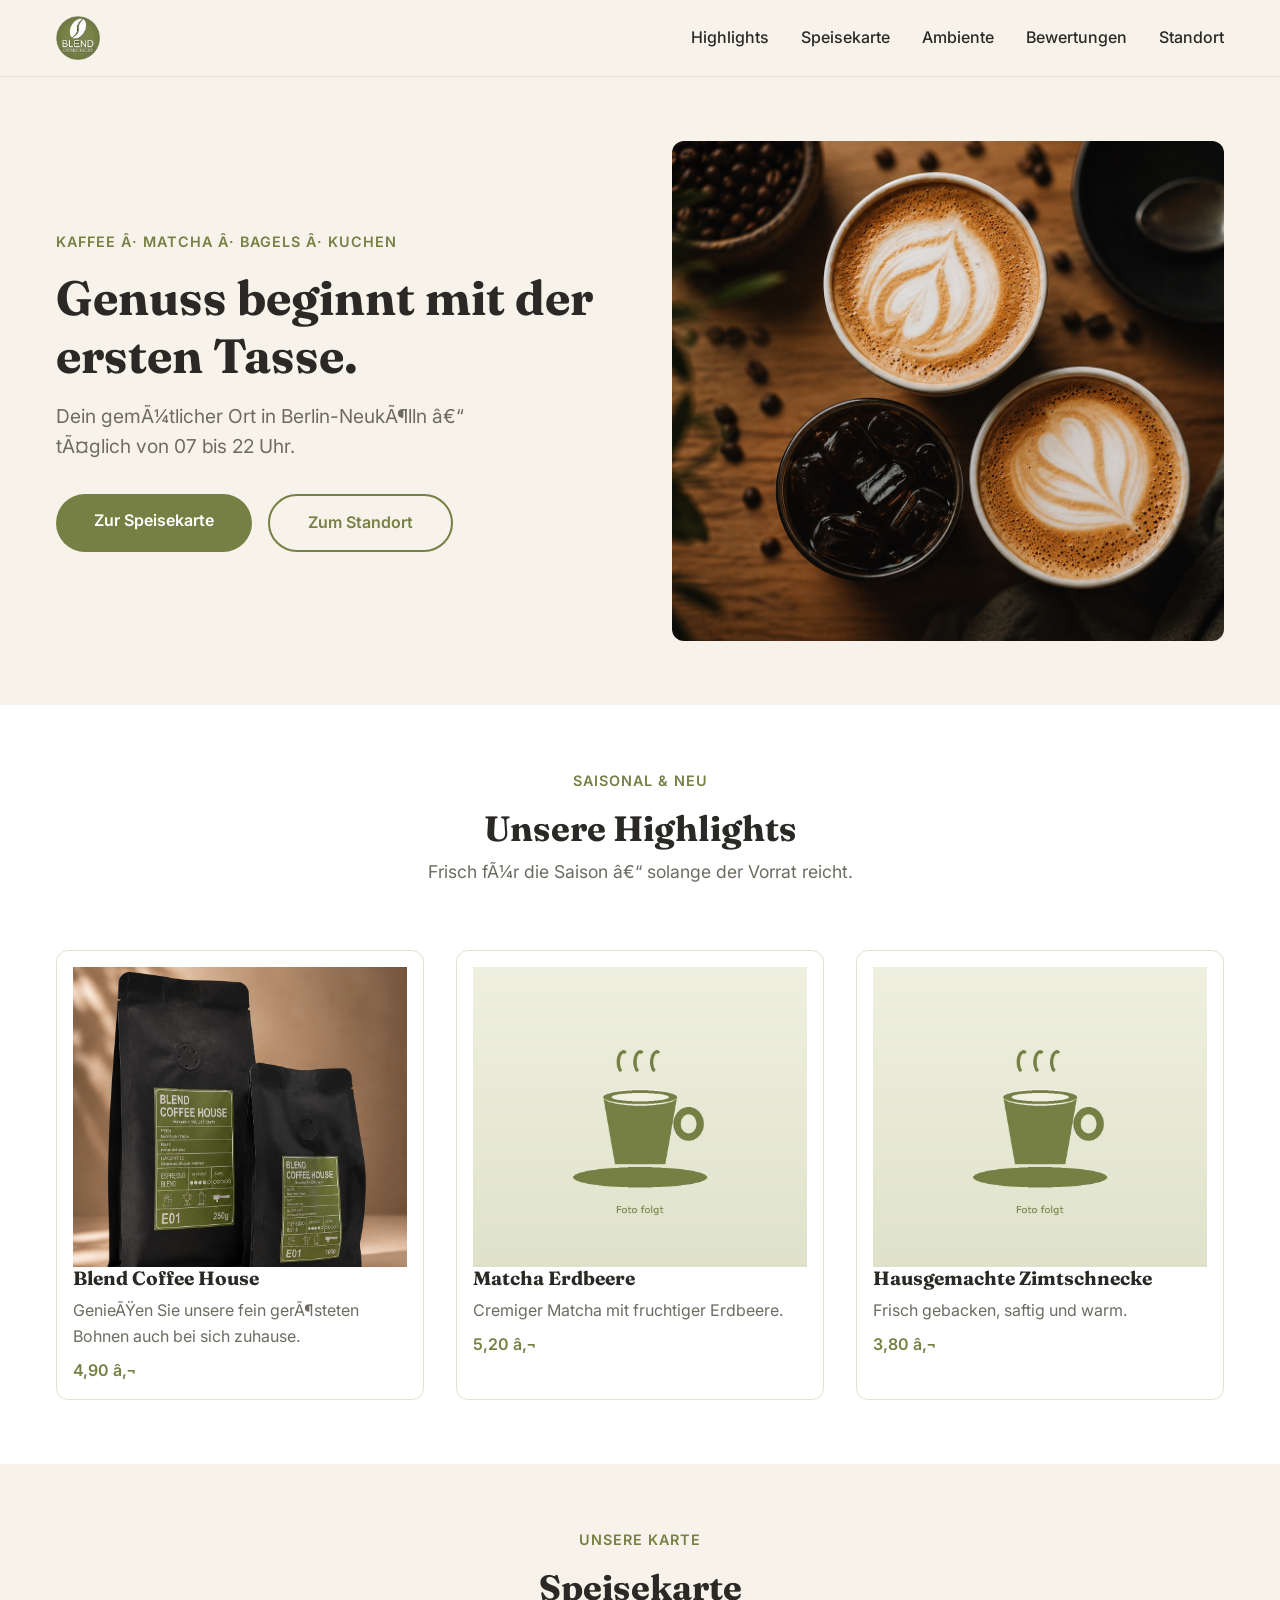
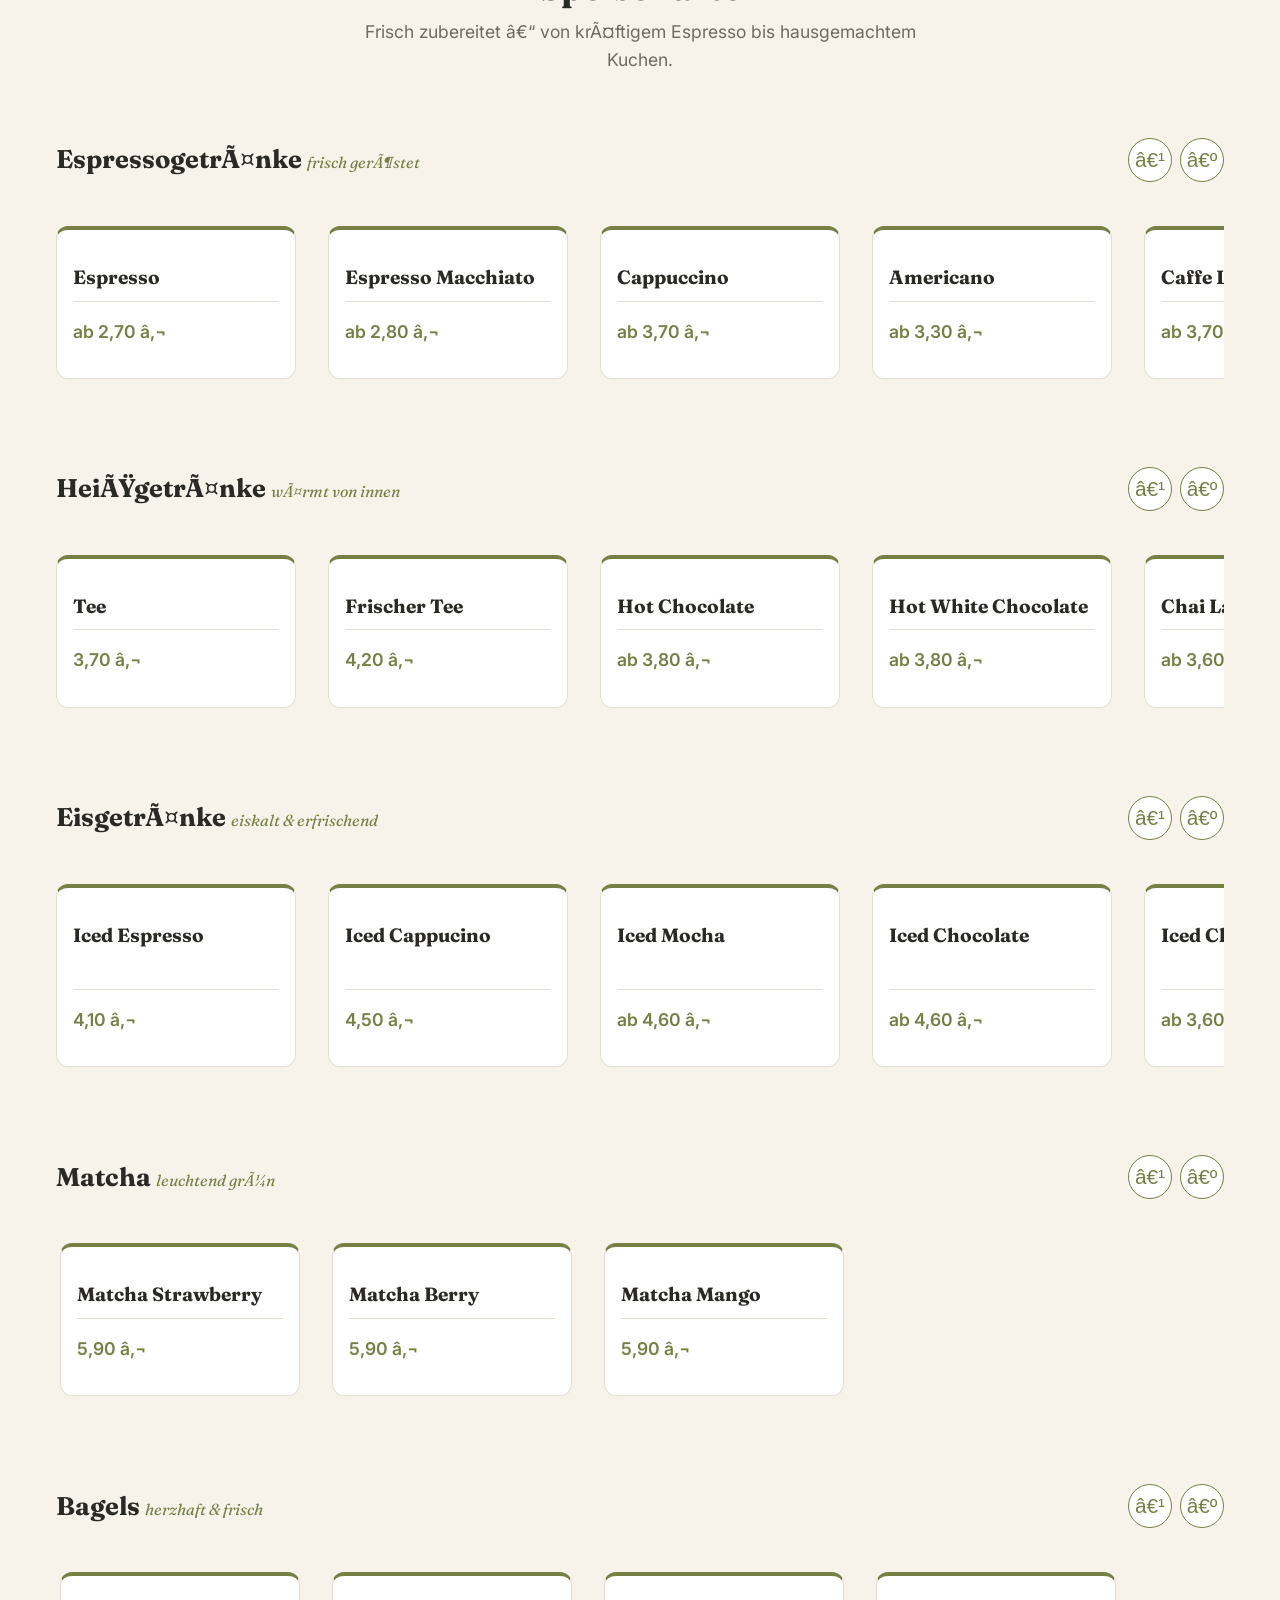
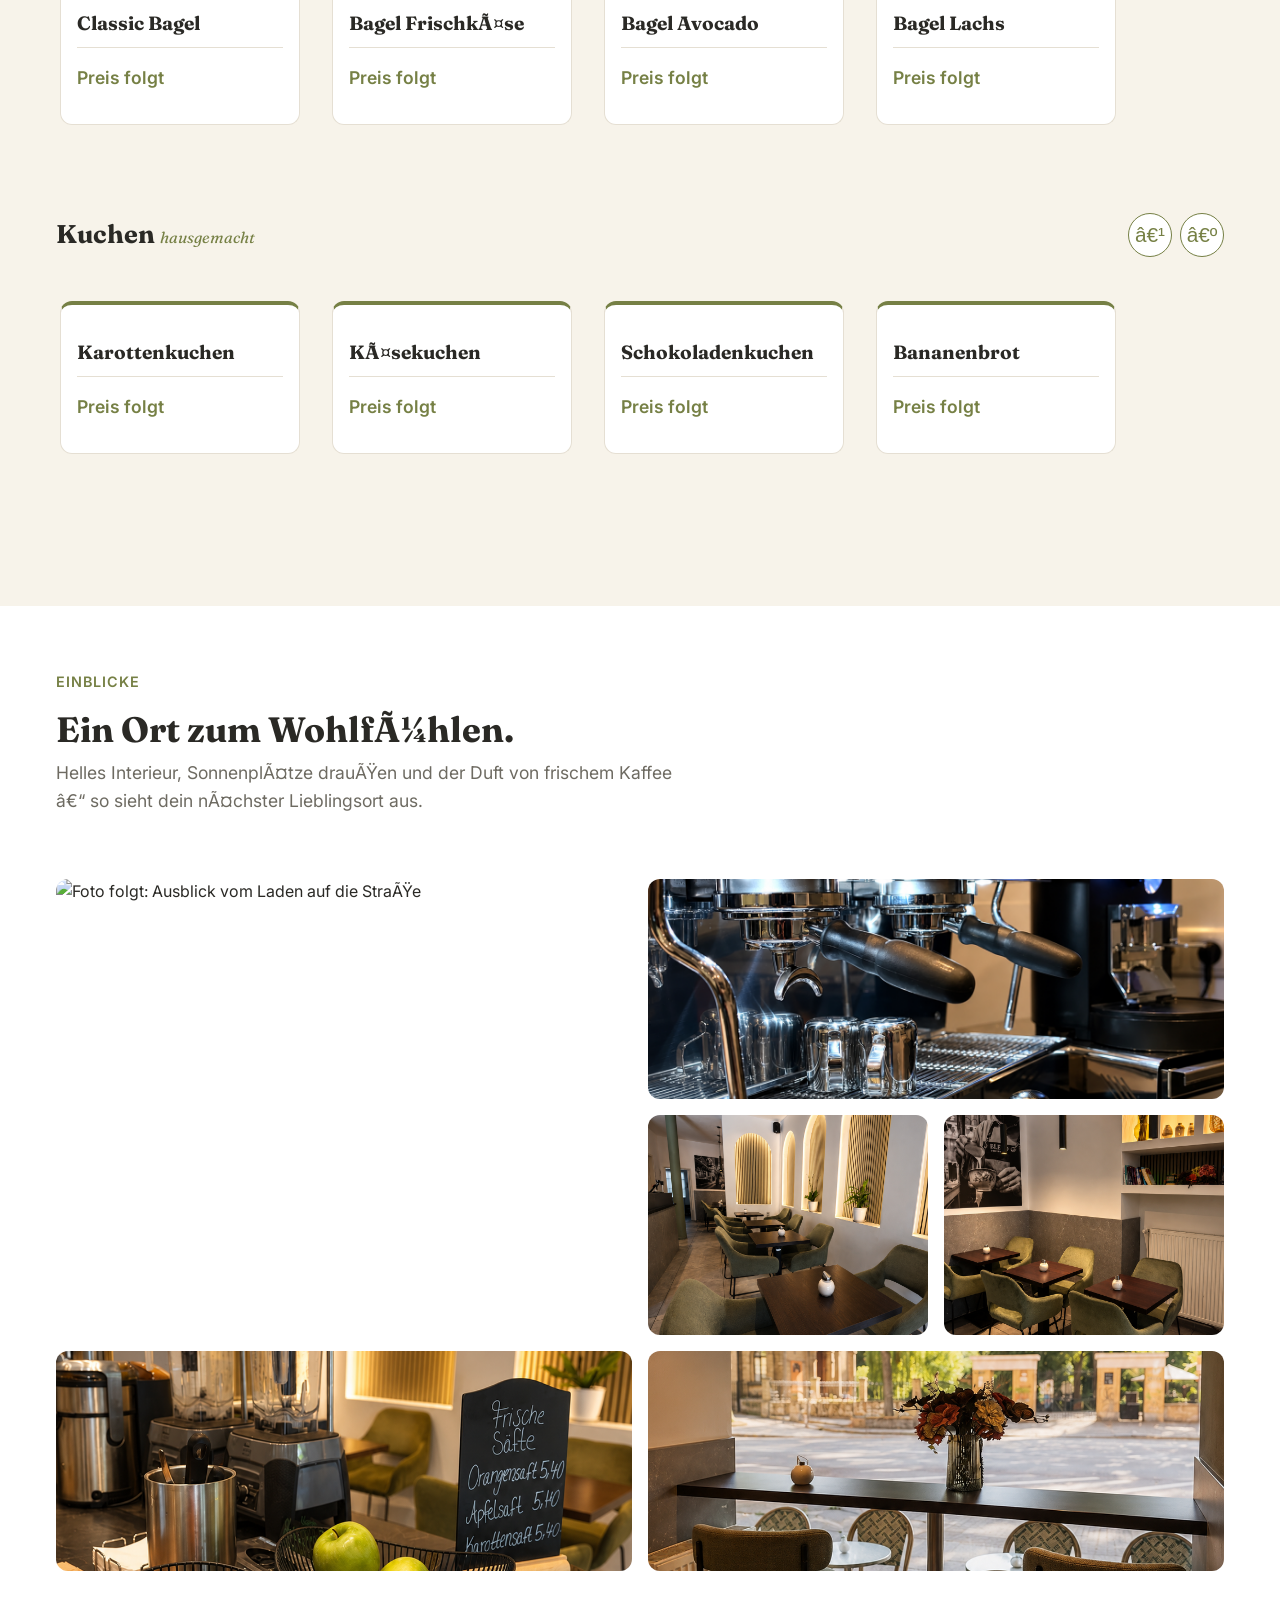
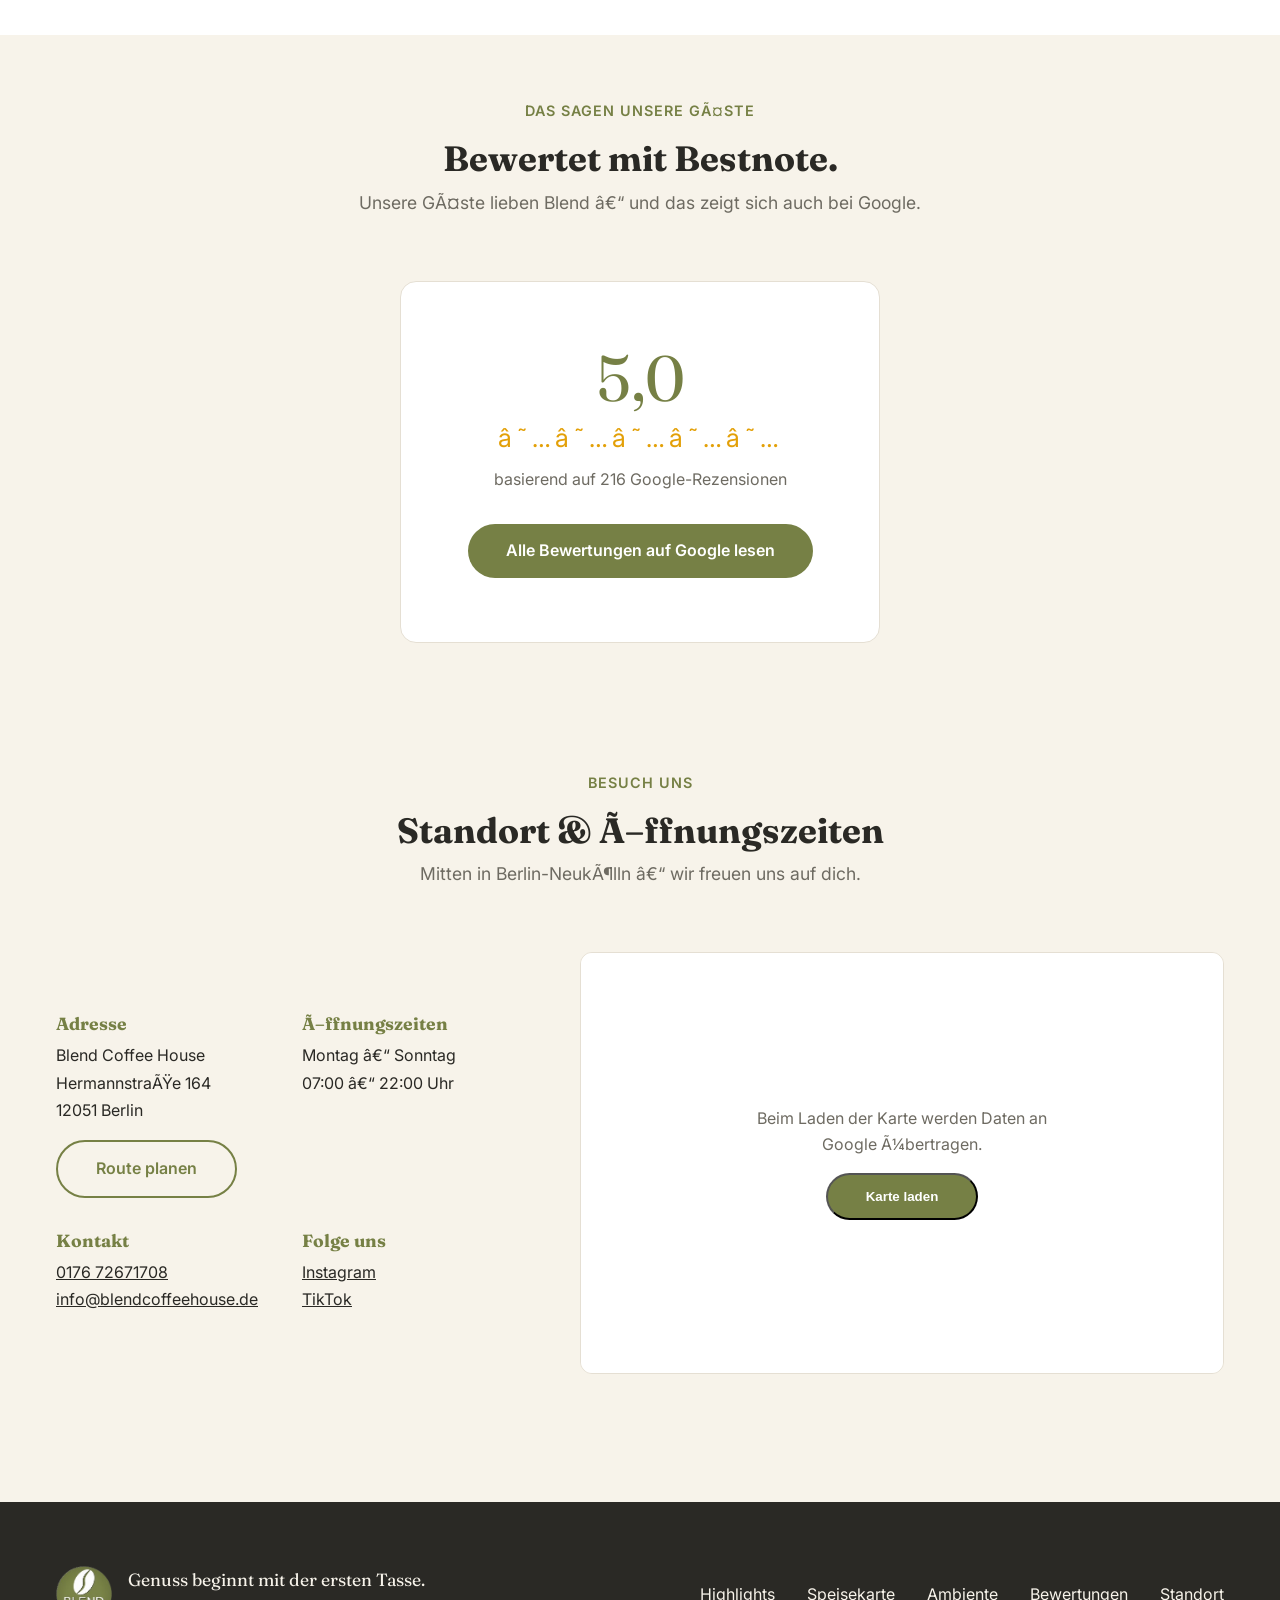
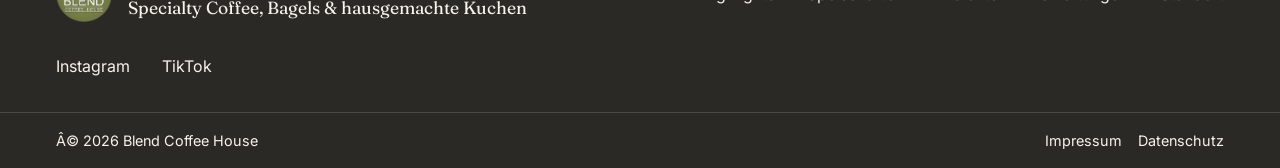
==== commit 453c589f: "Website hochgeladen" ====
--- a/index.html
+++ b/index.html
@@ -69,7 +69,7 @@
 
         <div class="hero-image">
           <img
-            src="assets/images/hero-platzhalter.jpg"
+            src="assets/images/drei kaffee tassen.png"
             alt="Gemütlicher Innenraum von Blend Coffee House mit Kaffeespezialitäten"
             width="1200" height="500"
             class="hero-img">
@@ -89,9 +89,9 @@
 
           <article class="card">
             <div class="card-body">
-              <img src="assets/images/produkt-platzhalter.jpg" alt="Foto folgt: Flat White" width="1000" height="300" loading="lazy" class="card-img">
-              <h3 class="card-title">Pumpkin Spice Latte</h3>
-              <p class="card-text">Espresso, Milch und herbstliche Gewürze.</p>
+              <img src="assets/images/beide-bohnen.PNG" alt="Foto folgt: Flat White" width="1000" height="300" loading="lazy" class="card-img">
+              <h3 class="card-title">Blend Coffee House</h3>
+              <p class="card-text">Genießen Sie unsere fein gerösteten Bohnen auch bei sich zuhause.</p>
               <p class="card-price">4,90 €</p>
             </div>
           </article>
@@ -458,27 +458,27 @@
         <div class="gallery">
 
           <figure class="gallery-item gallery-item--big">
-            <img src="assets/images/hero-platzhalter.jpg" alt="Foto folgt: gemütlicher Innenraum mit Sitzecke" width="1200" height="1500" loading="lazy">
+            <img src="assets/images/außenansicht.PNG" alt="Foto folgt: Ausblick vom Laden auf die Straße" width="1200" height="1500" loading="lazy">
           </figure>
 
           <figure class="gallery-item gallery-item--wide">
-            <img src="assets/images/hero-platzhalter.jpg" alt="Foto folgt: Theke und Kuchenvitrine" width="1200" height="1500" loading="lazy">
+            <img src="assets/images/kaffemaschine.PNG" alt="Foto folgt: kaffemaschine" width="1200" height="1500" loading="lazy">
           </figure>
 
           <figure class="gallery-item">
-            <img src="assets/images/hero-platzhalter.jpg" alt="Foto folgt: frischer Kaffee mit Latte Art" width="1200" height="1500" loading="lazy">
+            <img src="assets/images/laden-vorne-rechts.PNG" alt="Foto folgt: Innenansicht Laden vorne rechts" width="1200" height="1500" loading="lazy">
           </figure>
 
           <figure class="gallery-item">
-            <img src="assets/images/hero-platzhalter.jpg" alt="Foto folgt: hausgemachtes Gebäck" width="1200" height="1500" loading="lazy">
+            <img src="assets/images/laden-hinten.PNG" alt="Foto folgt: hausgemachtes Gebäck" width="1200" height="1500" loading="lazy">
           </figure>
 
           <figure class="gallery-item gallery-item--wide">
-            <img src="assets/images/hero-platzhalter.jpg" alt="Foto folgt: sonniger Außenbereich" width="1200" height="1500" loading="lazy">
+            <img src="assets/images/theke-vorne.PNG" alt="Foto folgt: sonniger Außenbereich" width="1200" height="1500" loading="lazy">
           </figure>
 
           <figure class="gallery-item gallery-item--wide">
-            <img src="assets/images/hero-platzhalter.jpg" alt="Foto folgt: Gäste beim Kaffee" width="1200" height="1500" loading="lazy">
+            <img src="assets/images/ausblick-vom laden.PNG" alt="Foto folgt: Gäste beim Kaffee" width="1200" height="1500" loading="lazy">
           </figure>
 
         </div>
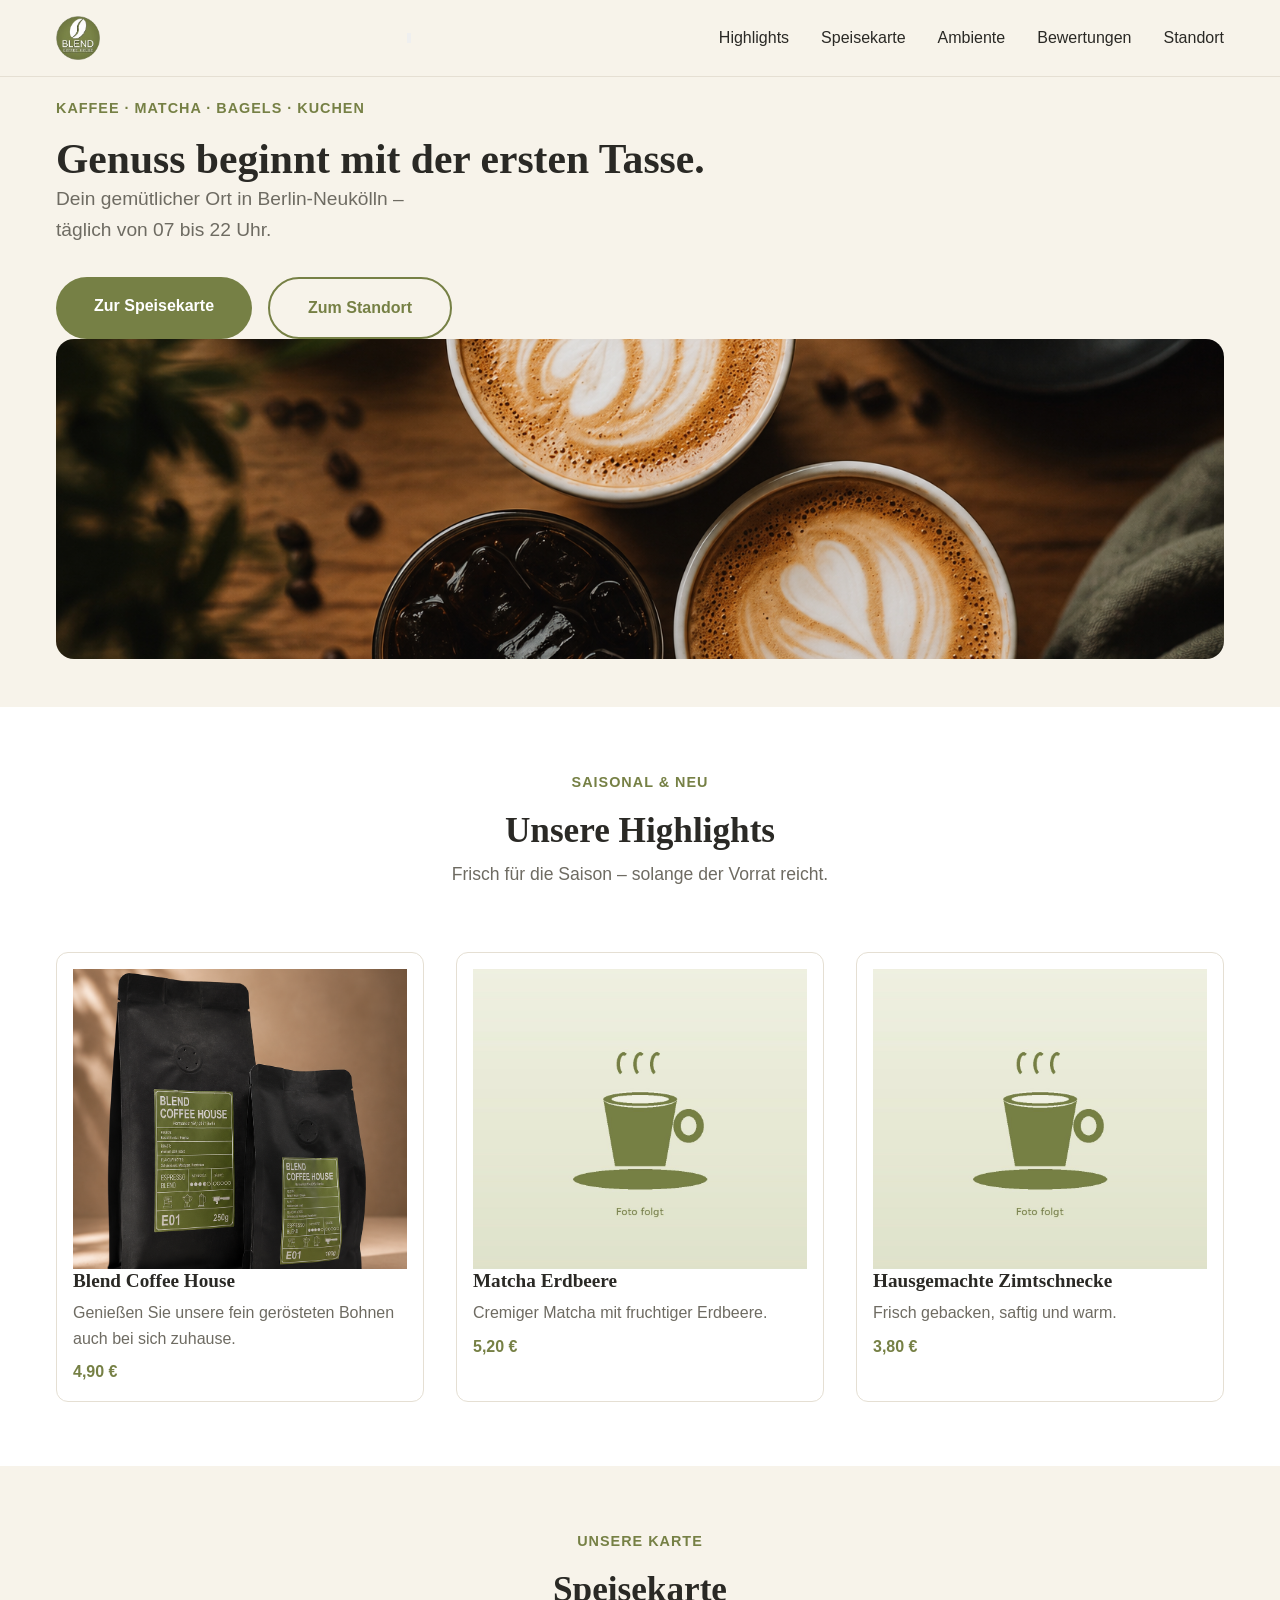
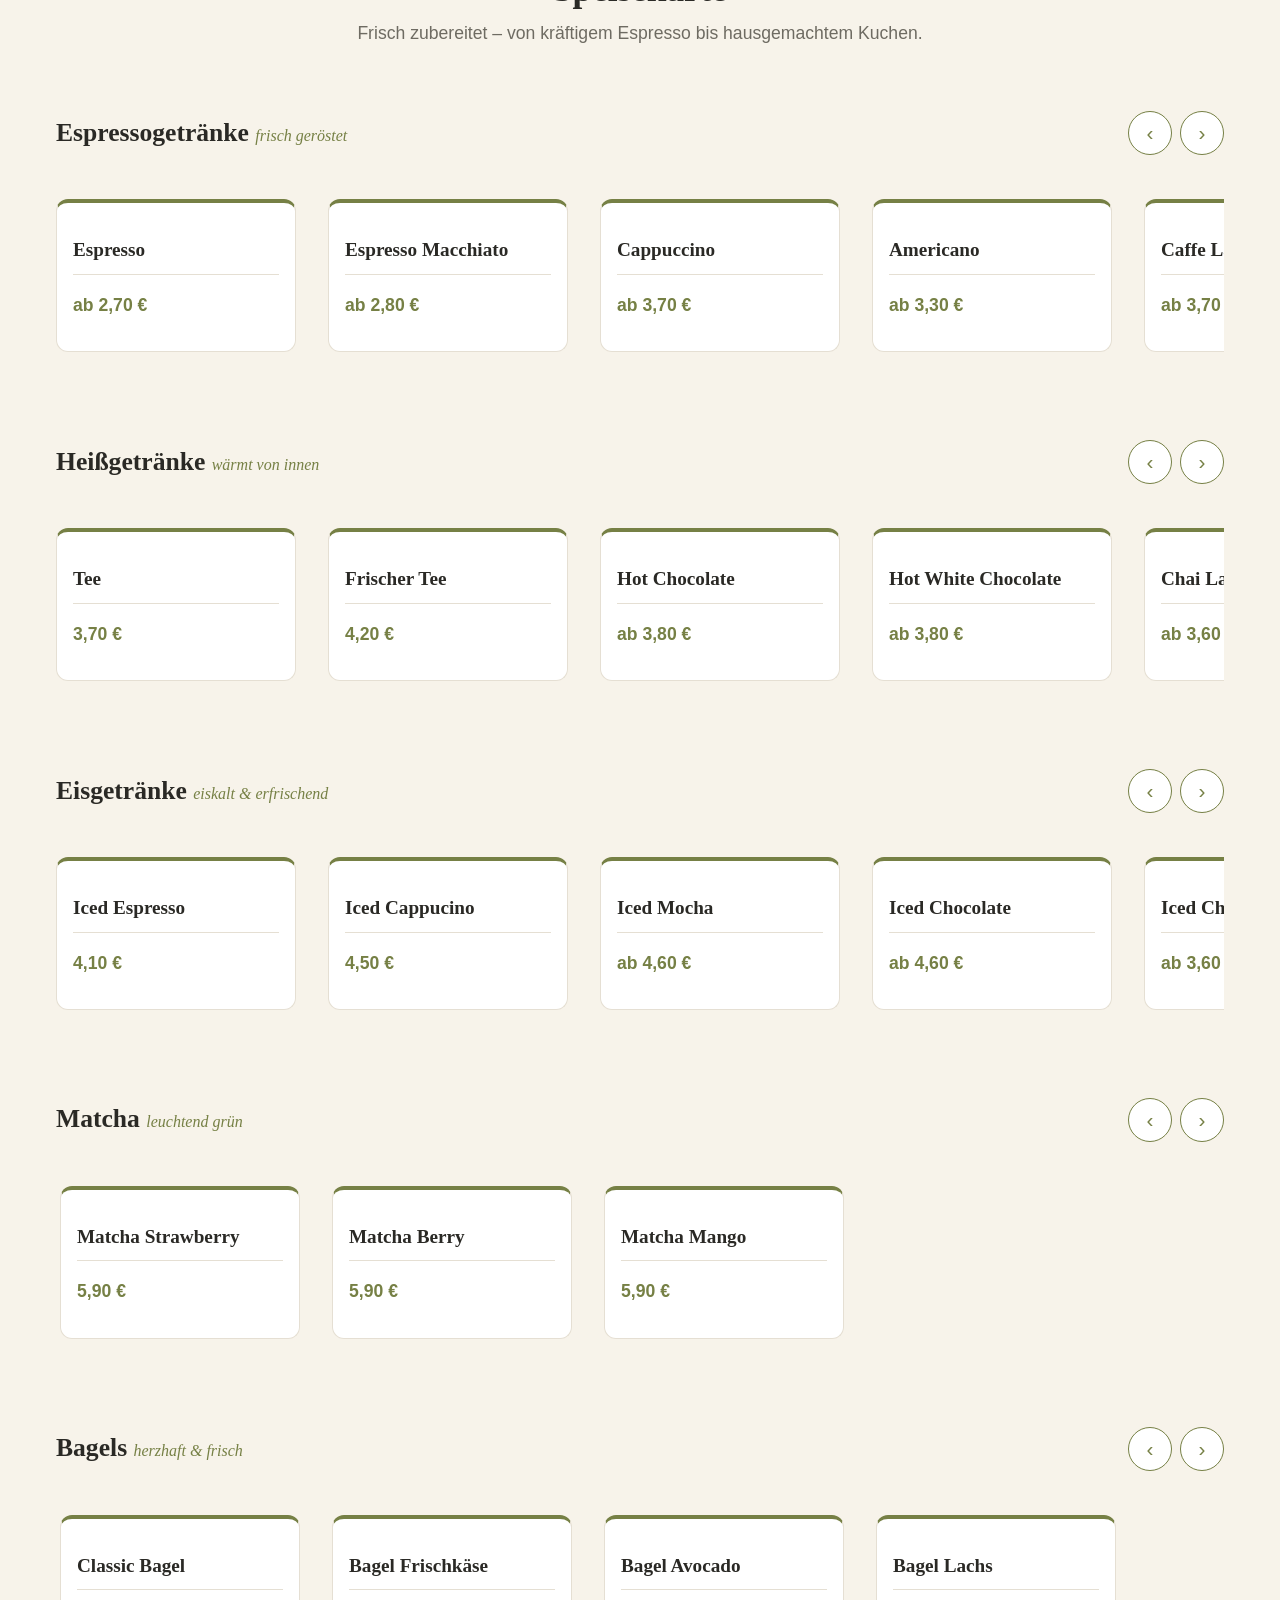
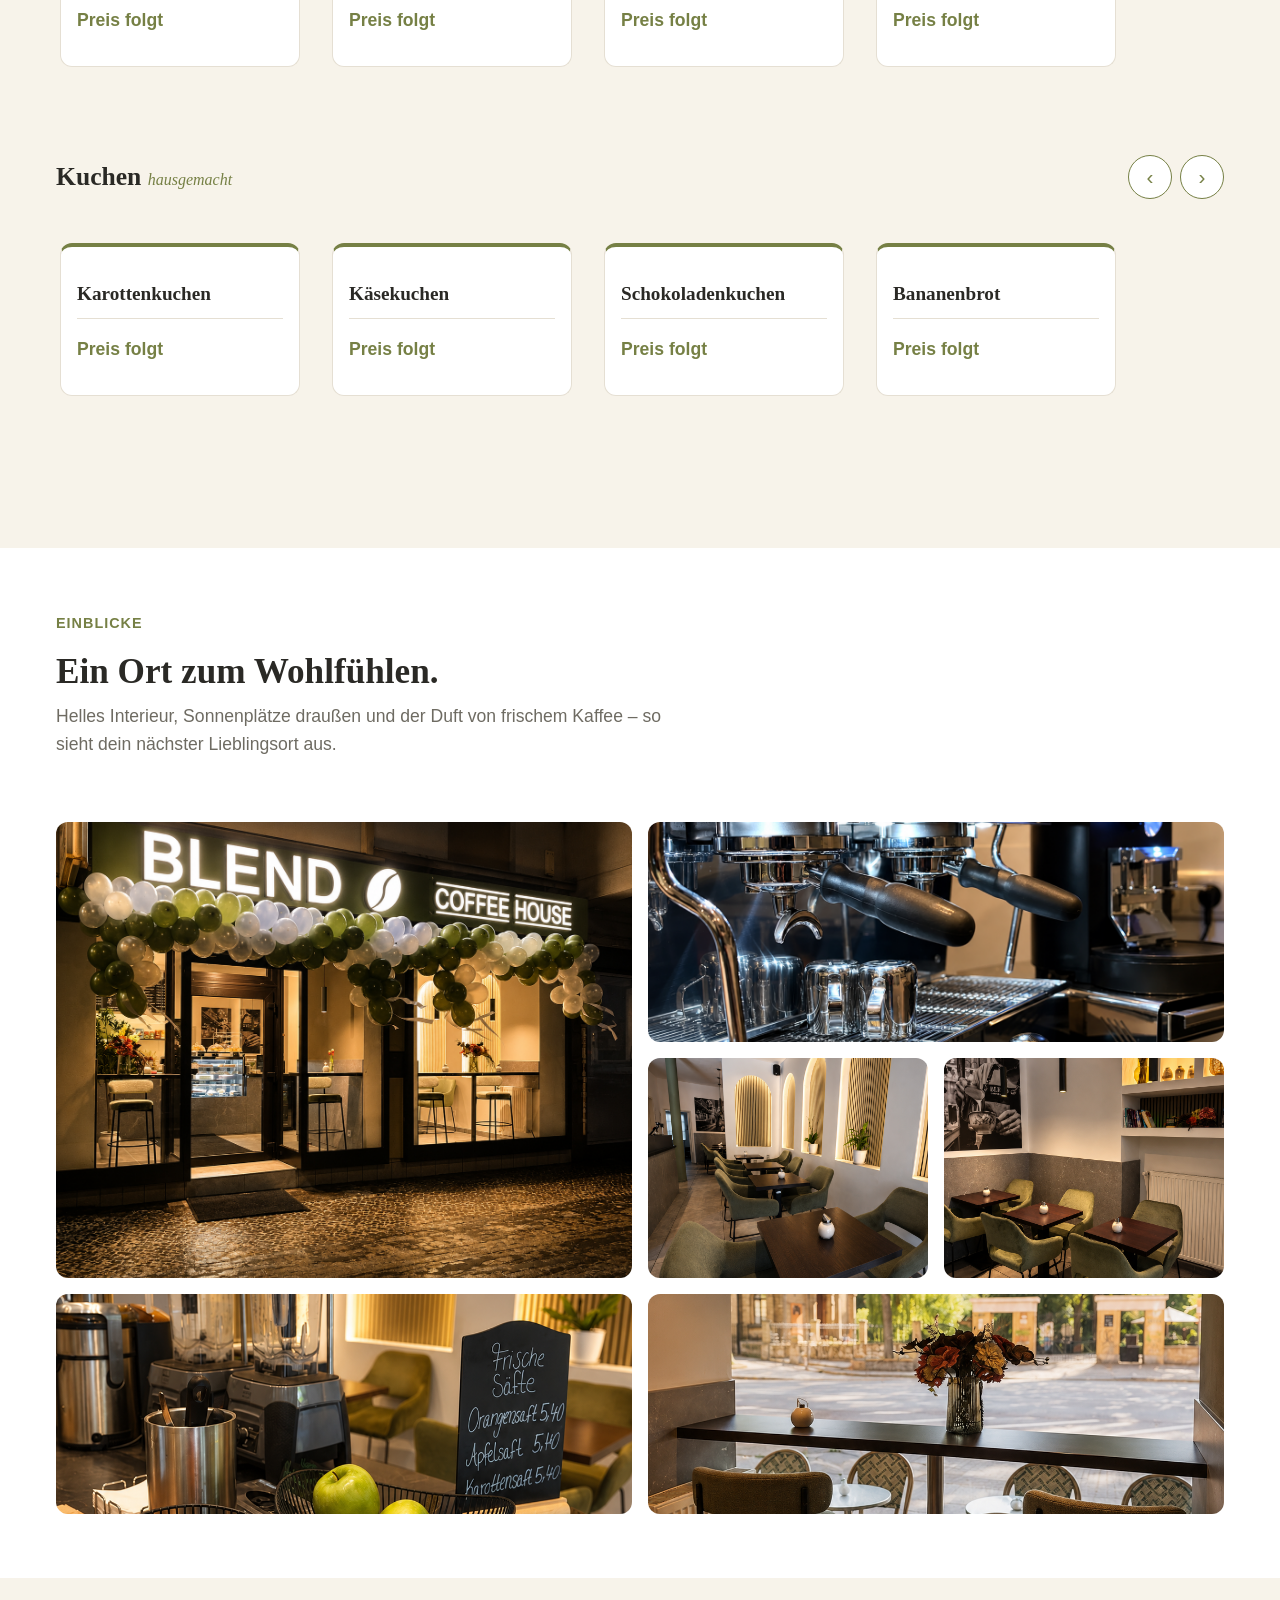
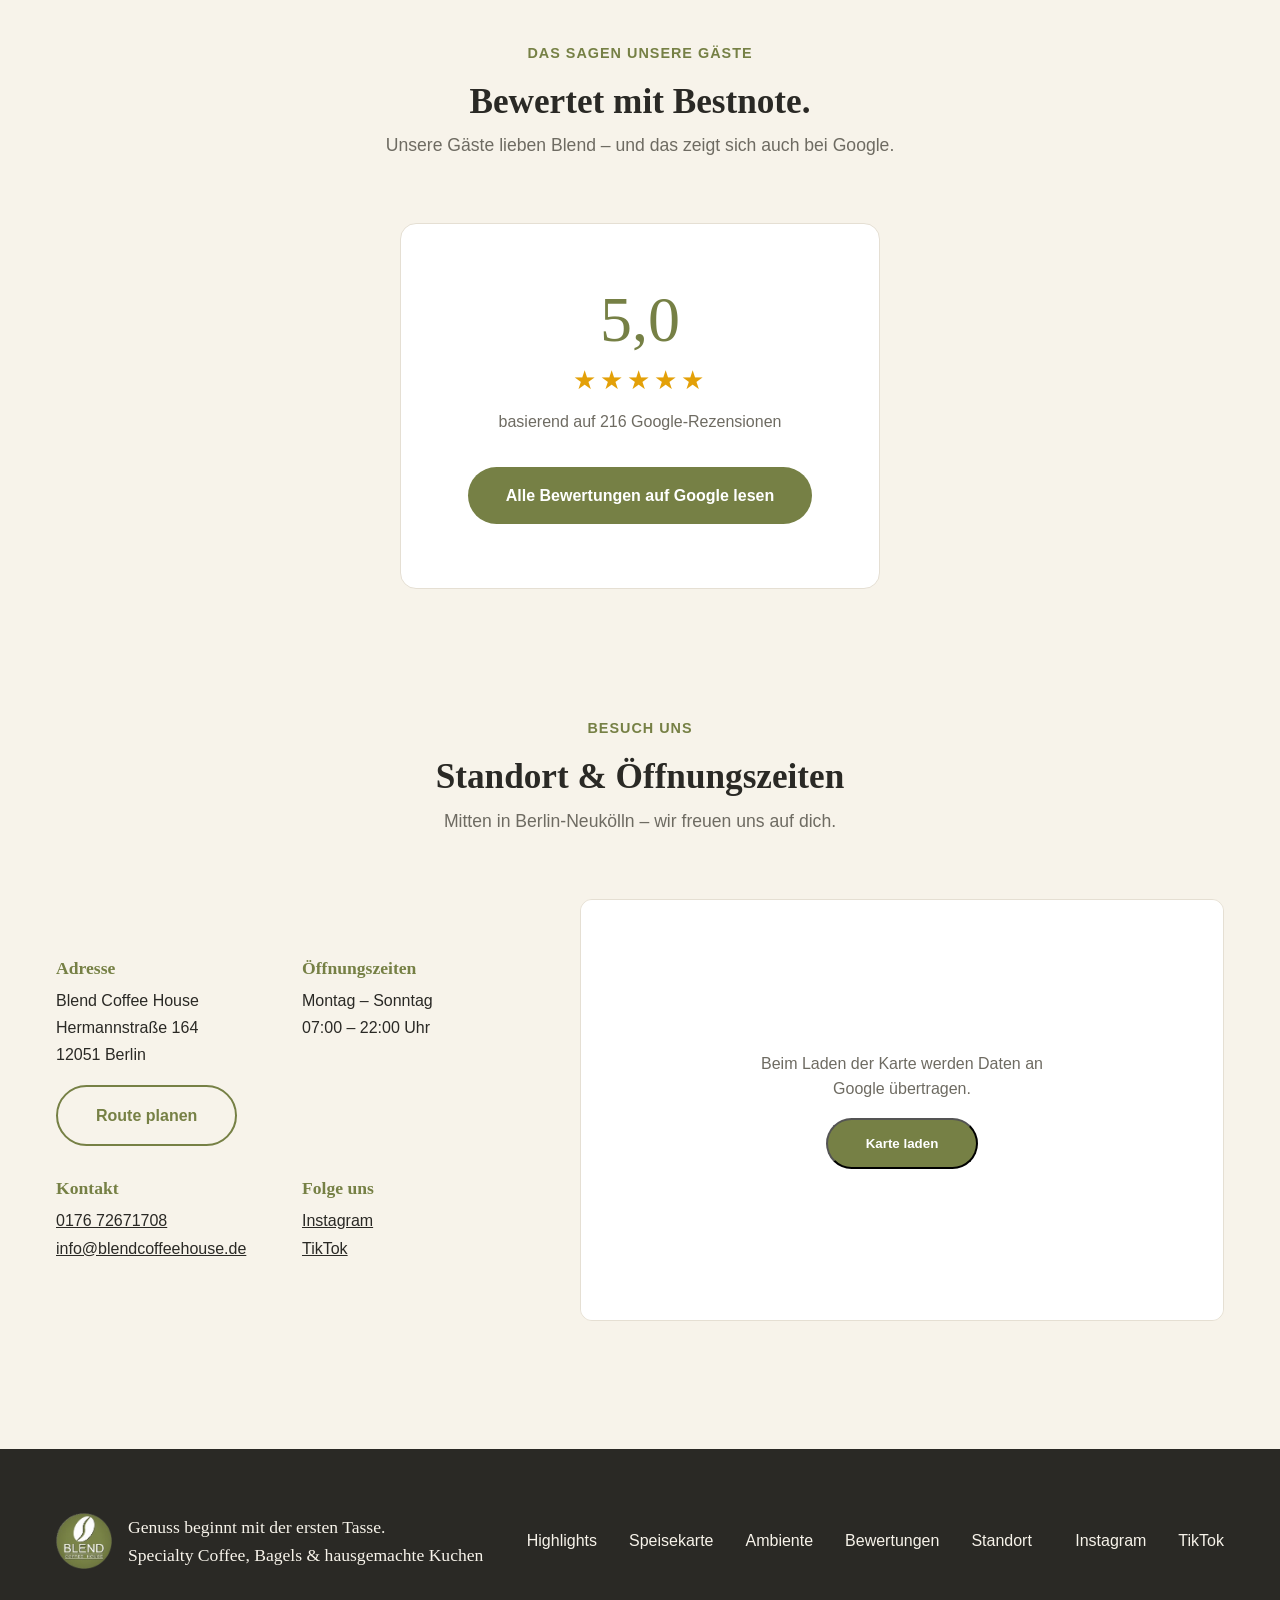
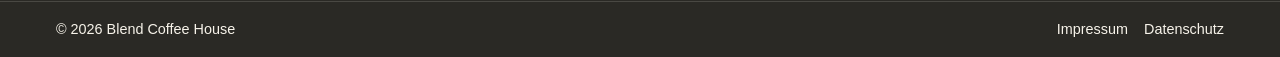
==== commit f43cea62: "Fix: UTF-8-charset, lokale Schriften, Burger-Menue & doppelter Stylesheet-Link" ====
--- a/index.html
+++ b/index.html
@@ -1,32 +1,33 @@
 <!DOCTYPE html>
 <html lang="de">
-    <head>
-        <meta charset="UFT-8">
+   <head>
+        <meta charset="UTF-8">
         <meta name="viewport" content="width=device-width, initial-scale=1.0">
         <title>Blend Coffee House - Café in Berlin-Neukölln</title>
         <meta name="description" content="Blend Coffee House in Berlin-Neukölln: Kaffee, Matcha, Bagels und hausgemachter Kuchen an einem gemütlichen Ort zum Verweilen. Täglich 07-22 Uhr geöffnet.">
+
         <!-- Canonical URL -->
-  <link rel="canonical" href="https://blendcoffeehouse.de/">
-
-  <!-- Open Graph (Vorschau beim Teilen) -->
-  <meta property="og:type" content="website">
-  <meta property="og:title" content="Blend Coffee House – Café in Berlin-Neukölln">
-  <meta property="og:description" content="Kaffee, Matcha, Bagels und hausgemachter Kuchen an einem gemütlichen Ort. Täglich 07–22 Uhr in Berlin-Neukölln.">
-  <meta property="og:image" content="https://blendcoffeehouse.de/assets/images/og-bild.jpg">
-  <meta property="og:url" content="https://blendcoffeehouse.de/">
-  <meta property="og:locale" content="de_DE">
-
-  <!-- Twitter/X Vorschau -->
-  <meta name="twitter:card" content="summary_large_image">
+        <link rel="canonical" href="https://blendcoffeehouse.de/">
+
+        <!-- Open Graph (Vorschau beim Teilen) -->
+        <meta property="og:type" content="website">
+        <meta property="og:title" content="Blend Coffee House – Café in Berlin-Neukölln">
+        <meta property="og:description" content="Kaffee, Matcha, Bagels und hausgemachter Kuchen an einem gemütlichen Ort. Täglich 07–22 Uhr in Berlin-Neukölln.">
+        <meta property="og:image" content="https://blendcoffeehouse.de/assets/images/og-bild.jpg">
+        <meta property="og:url" content="https://blendcoffeehouse.de/">
+        <meta property="og:locale" content="de_DE">
+
+        <!-- Twitter/X Vorschau -->
+        <meta name="twitter:card" content="summary_large_image">
+
+        <!-- Favicons -->
         <link rel="icon" href="assets/icons/favicon.ico" sizes="any">
-  <link rel="icon" type="image/png" sizes="32x32" href="assets/icons/favicon-32x32.png">
-  <link rel="icon" type="image/png" sizes="16x16" href="assets/icons/favicon-16x16.png">
-  <link rel="apple-touch-icon" href="assets/icons/apple-touch-icon.png">
-        <link rel="preconnect" href="https://fonts.googleapis.com">
-        <link rel="preconnect" href="https://fonts.gstatic.com" crossorigin>
-        <link rel="stylesheet" href="https://fonts.googleapis.com/css2?family=Fraunces:opsz,wght@9..144,400;9..144,600&family=Inter:wght@400;500;600&display=swap">
+        <link rel="icon" type="image/png" sizes="32x32" href="assets/icons/favicon-32x32.png">
+        <link rel="icon" type="image/png" sizes="16x16" href="assets/icons/favicon-16x16.png">
+        <link rel="apple-touch-icon" href="assets/icons/apple-touch-icon.png">
+
+        <!-- Stylesheet -->
         <link rel="stylesheet" href="css/style.css">
-        <link rel="sytlesheet" href="css/stylesheet.css">
     </head>
     <body>
 
--- a/css/style.css
+++ b/css/style.css
@@ -1,3 +1,20 @@
+/* ===== 0. Schriften (lokal eingebunden – DSGVO-freundlich) ===== */
+@font-face {
+  font-family: "Fraunces";
+  src: url("../assets/fonts/fraunces.woff2") format("woff2");
+  font-weight: 400 600;
+  font-style: normal;
+  font-display: swap;
+}
+
+@font-face {
+  font-family: "Inter";
+  src: url("../assets/fonts/inter.woff2") format("woff2");
+  font-weight: 400 600;
+  font-style: normal;
+  font-display: swap;
+}
+
 /* ===== 1. Design-Variablen ===== */
 :root {
   --farbe-gruen: #768045;
@@ -95,7 +112,7 @@
 /* ===== 6. Buttons ===== */
 .btn {
   display: inline-block;
-  padding: 14px 38px;
+  padding: 16px 38px;
   border-radius: 100px;
   font-weight: 600;
   text-decoration: none;
@@ -129,14 +146,13 @@
 
 /* ===== 7. Hero ===== */
 .hero {
-  padding-top: var(--abstand-xl);
-  padding-bottom: var(--abstand-xl);
+    padding-top: 20px;
+    padding-bottom: 40px;
 }
 
 .hero-inner {
-  display: flex;
-  align-items: center;
-  gap: var(--abstand-xl);
+    flex-direction: column;
+    gap: 40px;
 }
 
 .hero-content {
@@ -153,8 +169,8 @@
 }
 
 .hero h1 {
-  font-size: 3rem;
-  margin-bottom: var(--abstand-m);
+    font-size: 2.6rem;
+    line-height: 1.15;
 }
 
 .hero-text {
@@ -173,11 +189,12 @@
 }
 
 .hero-img {
-  width: 100%;
-  aspect-ratio: 4 / 5;
-  object-fit: cover;
-  border-radius: 12px;
-  display: block;
+    width: 100%;
+    height: 320px;
+    aspect-ratio: auto;
+    object-fit: cover;
+    object-position: center;
+    border-radius: 18px;
 }
 
 .logo-img {
@@ -516,17 +533,24 @@
 }
 
 /* ===== 18. Burger-Button (auf Desktop versteckt) ===== */
-.nav-toggle {
-  display: none;
-  flex-direction: column;
-  justify-content: center;
-  gap: 5px;
-  width: 44px;
-  height: 44px;
-  padding: 10px;
-  background: none;
-  border: none;
-  cursor: pointer;
+.nav-toggle{
+    position:relative;
+}
+
+.nav-toggle-bar{
+    transition:.3s;
+}
+
+.nav-toggle.is-active .nav-toggle-bar:nth-child(1){
+    transform:translateY(7px) rotate(45deg);
+}
+
+.nav-toggle.is-active .nav-toggle-bar:nth-child(2){
+    opacity:0;
+}
+
+.nav-toggle.is-active .nav-toggle-bar:nth-child(3){
+    transform:translateY(-7px) rotate(-45deg);
 }
 
 .nav-toggle-bar {
@@ -699,27 +723,47 @@
   }
 
   /* Menü standardmäßig verstecken */
-  .nav-list {
-    display: none;
-    position: absolute;
-    top: 100%;
-    left: 0;
-    right: 0;
-    flex-direction: column;
-    gap: 0;
-    background-color: var(--farbe-creme);
-    border-bottom: 1px solid var(--farbe-linie);
-    padding: var(--abstand-m);
-  }
+.nav-list {
+  display: flex;
+  flex-direction: column;
+  gap: 12px;
+
+  position: absolute;
+  top: 100%;
+  left: 0;
+  right: 0;
+
+  background: rgba(247,243,234,.95);
+  backdrop-filter: blur(14px);
+
+  padding: 24px;
+
+  border-bottom: 1px solid var(--farbe-linie);
+
+  opacity: 0;
+  visibility: hidden;
+  transform: translateY(-15px);
+
+  transition:
+      opacity .35s ease,
+      transform .35s ease,
+      visibility .35s;
+}
 
   /* Menü zeigen, wenn geöffnet */
-  .nav-list.is-open {
-    display: flex;
-  }
-
-  .nav-list li {
-    padding: var(--abstand-s) 0;
-  }
+ .nav-list.is-open {
+    opacity:1;
+    visibility:visible;
+    transform:translateY(0);
+}
+
+  .nav-list li{
+    padding:10px 0;
+}
+
+.nav-list a{
+    font-size:1.1rem;
+}
 
   /* Navigation als Bezugspunkt für das absolute Menü */
   .nav {
@@ -741,4 +785,64 @@
     grid-column: span 2;
     grid-row: span 1;
   }
+}
+
+/* Mobile Korrekturen */
+@media (max-width: 768px) {
+  html,
+  body {
+    width: 100%;
+    max-width: 100%;
+    overflow-x: hidden;
+  }
+
+  .container {
+    width: 100%;
+    max-width: 100%;
+  }
+
+  .hero-img {
+    width: 100%;
+    height: 360px;
+    aspect-ratio: auto;
+    object-fit: cover;
+    object-position: center;
+  }
+
+  main,
+  header,
+  footer,
+  section {
+    width: 100%;
+    max-width: 100%;
+  }
+
+  .menu-track {
+    max-width: 100%;
+    overflow-x: auto;
+    overflow-y: hidden;
+  }
+}
+
+.btn {
+    transition:
+        transform .25s ease,
+        box-shadow .25s ease,
+        background-color .25s ease;
+}
+
+.btn:hover {
+    transform: translateY(-3px);
+    box-shadow: 0 12px 30px rgba(0,0,0,.12);
+}
+
+.reveal {
+  opacity: 0;
+  transform: translateY(28px);
+  transition: opacity .7s ease, transform .7s ease;
+}
+
+.reveal.is-visible {
+  opacity: 1;
+  transform: translateY(0);
 }
